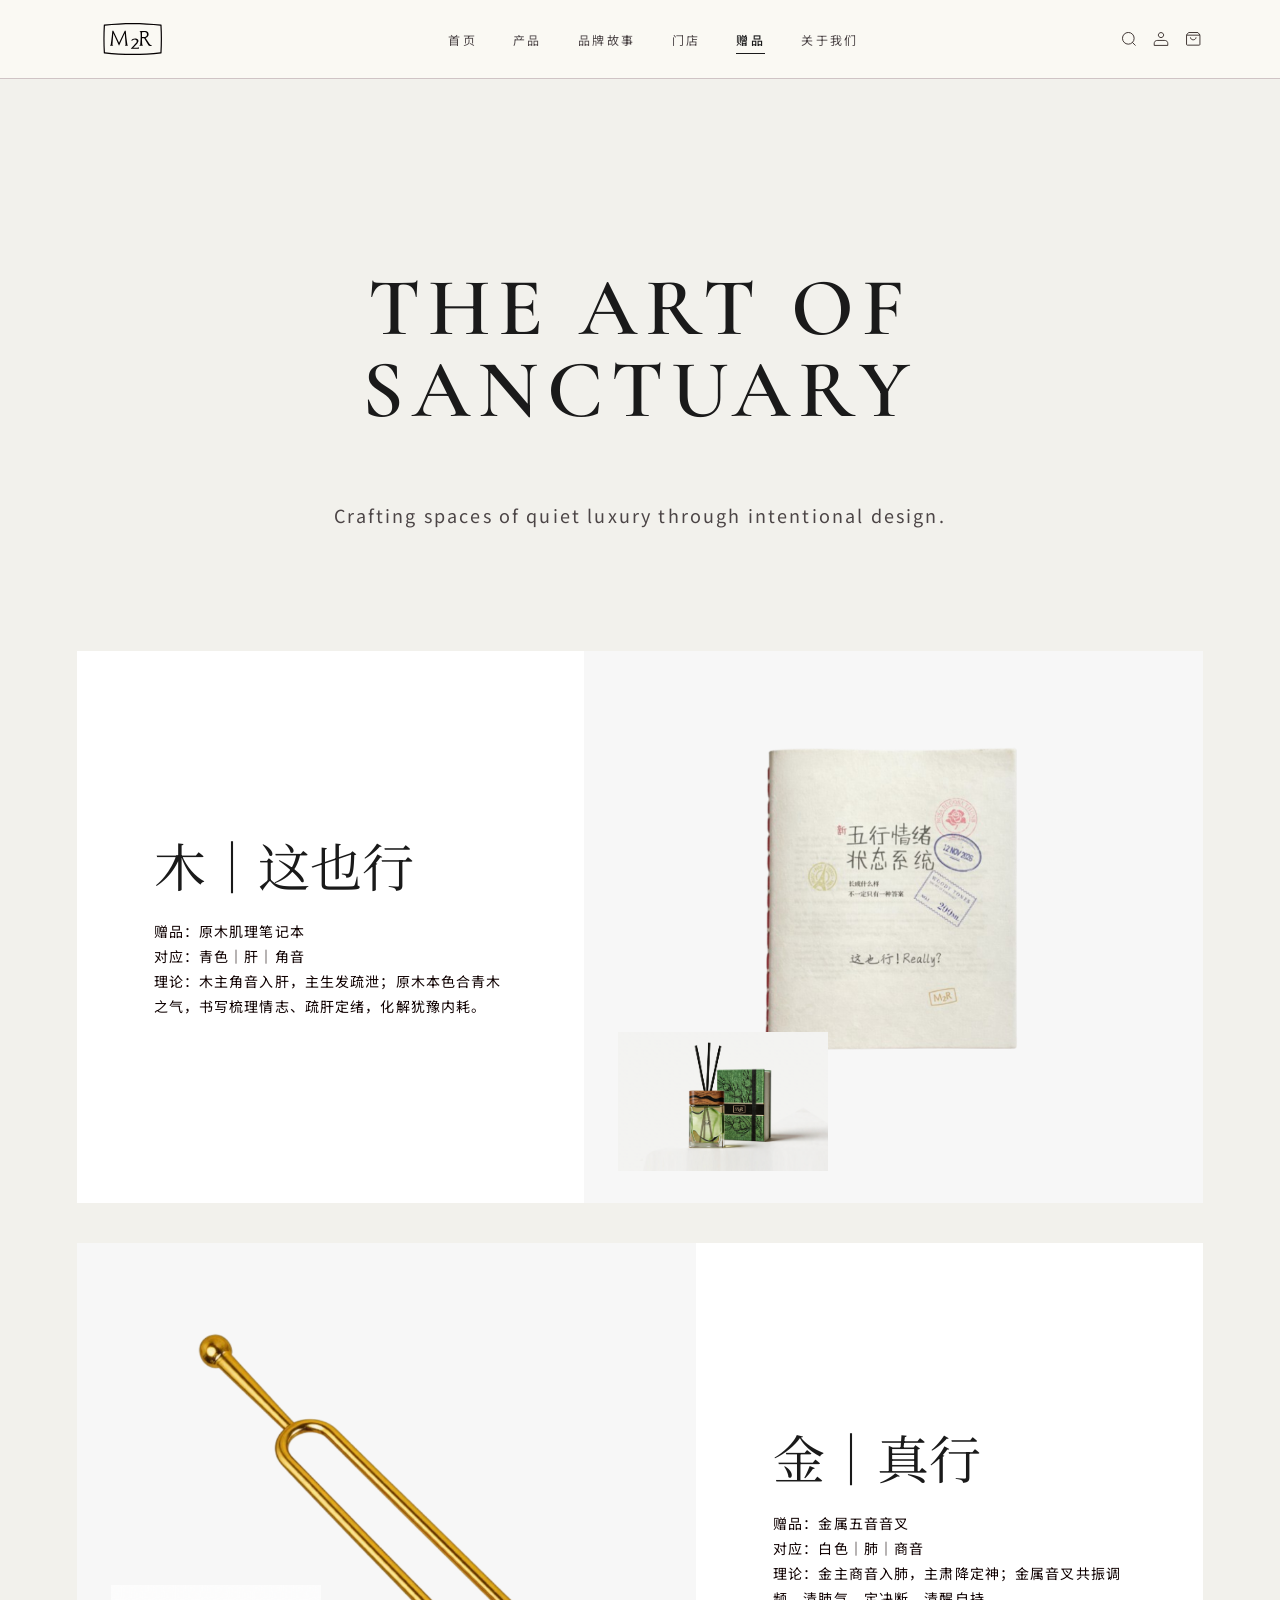
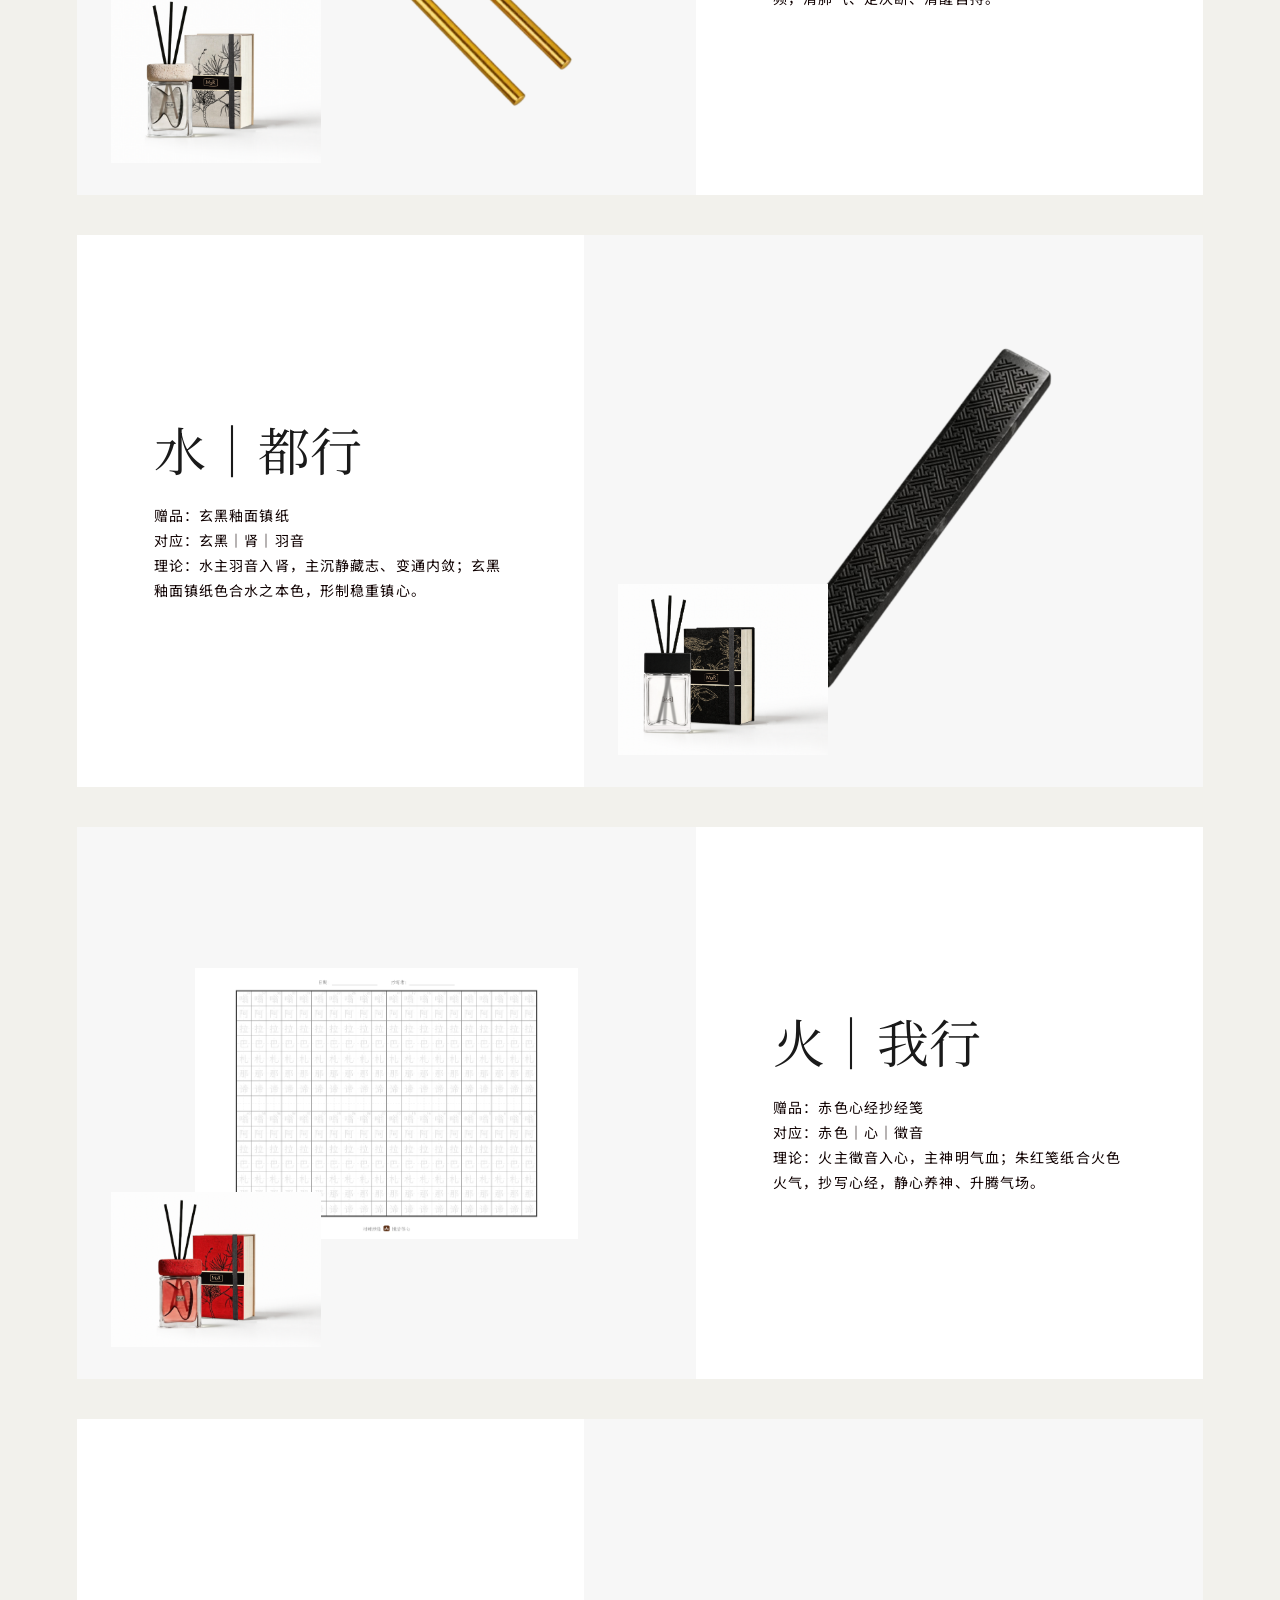
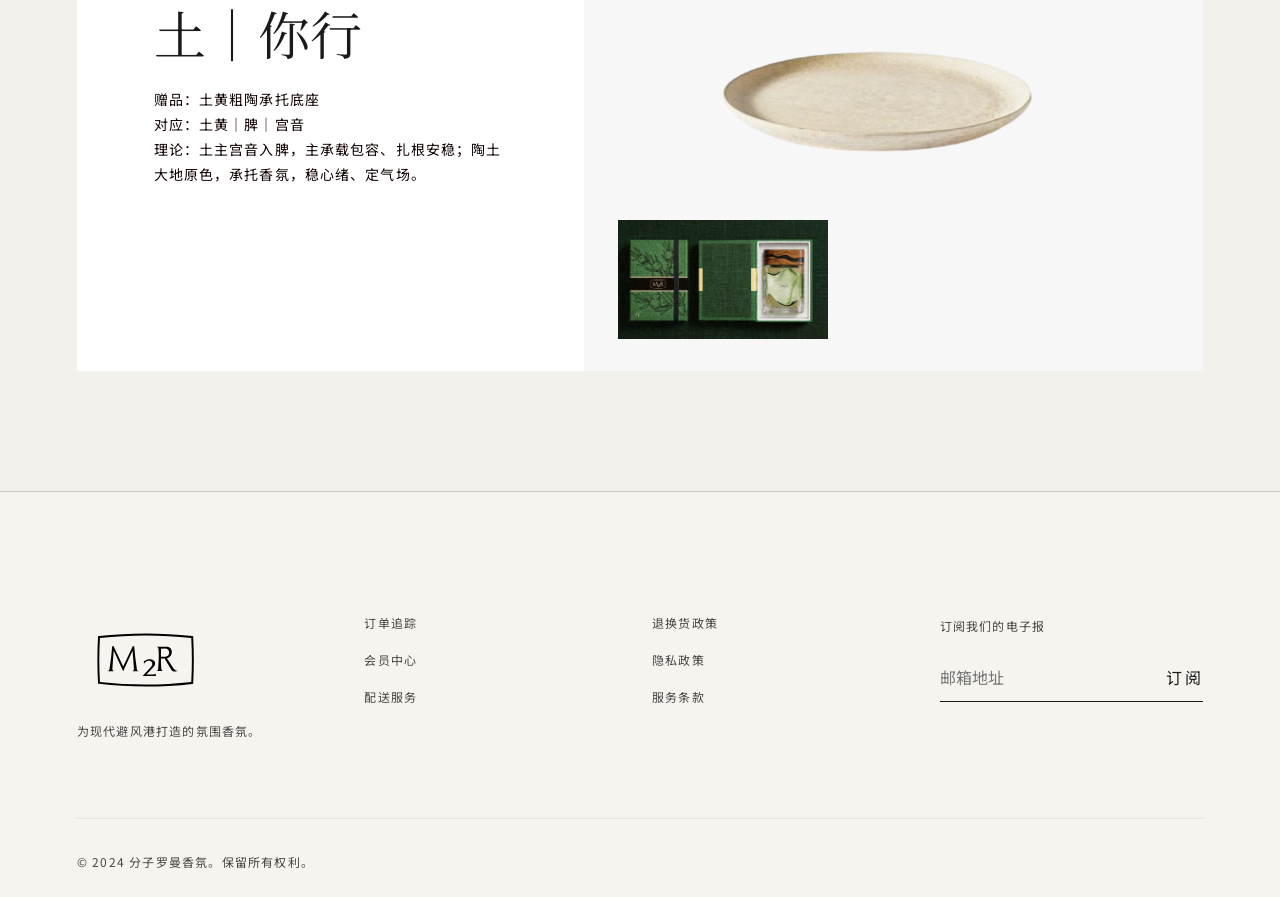
==== gifts.html @ 730f80d0 "Deploy: add full site, remove old screen files, clean up" ====
<!DOCTYPE html>
<html lang="zh-CN">
<head>
  <meta charset="utf-8" />
  <meta name="viewport" content="width=device-width, initial-scale=1.0" />
  <title>分子罗曼 - 赠品</title>
  <link rel="stylesheet" href="styles.css" />
  <script src="site.js" defer></script>
</head>
<body data-page="gifts">
  <div data-site-header></div>
  <main class="main">
    <section class="page-hero container">
      <h1 class="latin-title">The Art of Sanctuary</h1>
      <p class="body-copy">Crafting spaces of quiet luxury through intentional design.</p>
    </section>

    <section class="section container" style="padding-top: 0;">
      <div class="gift-list">
        <article class="gift-card">
          <div class="gift-copy"><h2>木｜这也行</h2><p>赠品：原木肌理笔记本<br />对应：青色｜肝｜角音<br />理论：木主角音入肝，主生发疏泄；原木本色合青木之气，书写梳理情志、疏肝定绪，化解犹豫内耗。</p></div>
          <div class="gift-media"><img src="assets/figma/gift_wood_main.png" alt="原木肌理笔记本" /><img src="assets/figma/gift_wood_side.png" alt="木元素搭配" /></div>
        </article>
        <article class="gift-card">
          <div class="gift-copy"><h2>金｜真行</h2><p>赠品：金属五音音叉<br />对应：白色｜肺｜商音<br />理论：金主商音入肺，主肃降定神；金属音叉共振调频，清肺气、定决断、清醒自持。</p></div>
          <div class="gift-media"><img src="assets/figma/gift_metal_main.png" alt="金属五音音叉" /><img src="assets/figma/gift_metal_side.png" alt="金元素搭配" /></div>
        </article>
        <article class="gift-card">
          <div class="gift-copy"><h2>水｜都行</h2><p>赠品：玄黑釉面镇纸<br />对应：玄黑｜肾｜羽音<br />理论：水主羽音入肾，主沉静藏志、变通内敛；玄黑釉面镇纸色合水之本色，形制稳重镇心。</p></div>
          <div class="gift-media"><img src="assets/figma/gift_water_main.png" alt="玄黑釉面镇纸" /><img src="assets/figma/gift_water_side.png" alt="水元素搭配" /></div>
        </article>
        <article class="gift-card">
          <div class="gift-copy"><h2>火｜我行</h2><p>赠品：赤色心经抄经笺<br />对应：赤色｜心｜徵音<br />理论：火主徵音入心，主神明气血；朱红笺纸合火色火气，抄写心经，静心养神、升腾气场。</p></div>
          <div class="gift-media"><img src="assets/figma/gift_fire_main.png" alt="赤色心经抄经笺" /><img src="assets/figma/gift_fire_side.png" alt="火元素搭配" /></div>
        </article>
        <article class="gift-card">
          <div class="gift-copy"><h2>土｜你行</h2><p>赠品：土黄粗陶承托底座<br />对应：土黄｜脾｜宫音<br />理论：土主宫音入脾，主承载包容、扎根安稳；陶土大地原色，承托香氛，稳心绪、定气场。</p></div>
          <div class="gift-media"><img src="assets/figma/gift_earth_main.png" alt="土黄粗陶承托底座" /><img src="assets/figma/gift_earth_side.png" alt="土元素搭配" /></div>
        </article>
      </div>
    </section>
  </main>
  <div data-site-footer></div>
</body>
</html>
---- styles.css ----
@import url('https://fonts.googleapis.com/css2?family=Noto+Sans+SC:wght@300;400;500;700&family=Noto+Serif+SC:wght@400;600;700&family=Cormorant+Garamond:wght@400;500;600;700&display=swap');

:root {
  --bg: #f2f1ec;
  --surface: #faf9f4;
  --surface-soft: #f5f4ef;
  --surface-muted: #e9e8e3;
  --ink: #1a1a1a;
  --muted: #4c4546;
  --line: #cfc4c5;
  --white: #fff;
  --green: #2f5648;
  --gold: #8c7146;
  --max: 1280px;
  --pad: clamp(20px, 6vw, 80px);
  --section: clamp(72px, 10vw, 120px);
  --sans: 'Noto Sans SC', sans-serif;
  --serif: 'Noto Serif SC', serif;
  --display: 'Cormorant Garamond', 'Noto Serif SC', serif;
}

* {
  box-sizing: border-box;
}

html {
  scroll-behavior: smooth;
}

body {
  margin: 0;
  min-width: 320px;
  background: var(--bg);
  color: var(--ink);
  font-family: var(--sans);
  -webkit-font-smoothing: antialiased;
  text-rendering: optimizeLegibility;
}

img {
  display: block;
  max-width: 100%;
}

a {
  color: inherit;
  text-decoration: none;
}

button,
input {
  font: inherit;
}

.site-header {
  position: sticky;
  top: 0;
  z-index: 20;
  display: flex;
  align-items: center;
  justify-content: space-between;
  min-height: 69px;
  padding: 10px var(--pad);
  background: rgba(250, 249, 244, 0.94);
  border-bottom: 1px solid var(--line);
  backdrop-filter: blur(18px);
}

.brand {
  display: inline-flex;
  flex-direction: column;
  gap: 2px;
  letter-spacing: 0.2em;
  line-height: 1;
  text-transform: uppercase;
}

.brand strong {
  font-family: var(--display);
  font-size: 24px;
  font-weight: 600;
}

.brand span {
  color: var(--muted);
  font-size: 11px;
  letter-spacing: 0.4em;
}

.site-nav {
  display: flex;
  align-items: center;
  gap: clamp(18px, 3vw, 36px);
  color: var(--muted);
  font-size: 12px;
  letter-spacing: 0.2em;
}

.site-nav a {
  position: relative;
  padding: 8px 0;
  white-space: nowrap;
}

.site-nav a::after {
  position: absolute;
  right: 0;
  bottom: 2px;
  left: 0;
  height: 1px;
  background: var(--ink);
  content: '';
  opacity: 0;
  transform: scaleX(0.2);
  transform-origin: center;
  transition: opacity 0.25s ease, transform 0.25s ease;
}

.site-nav a:hover::after,
.site-nav a.active::after {
  opacity: 1;
  transform: scaleX(1);
}

.site-nav a.active {
  color: var(--ink);
  font-weight: 500;
}

.nav-actions {
  display: flex;
  align-items: center;
  gap: 12px;
  color: var(--muted);
  font-size: 18px;
}

.nav-actions span {
  display: grid;
  width: 28px;
  height: 28px;
  place-items: center;
  border: 1px solid rgba(207, 196, 197, 0.65);
  border-radius: 50%;
}

.nav-toggle,
.nav-button {
  display: none;
}

.main {
  overflow: hidden;
}

.container {
  width: min(100%, var(--max));
  margin: 0 auto;
  padding-right: var(--pad);
  padding-left: var(--pad);
}

.section {
  padding-top: var(--section);
  padding-bottom: var(--section);
}

.eyebrow {
  margin: 0 0 14px;
  color: var(--muted);
  font-size: 12px;
  font-weight: 500;
  letter-spacing: 0.22em;
  text-transform: uppercase;
}

.display-title {
  margin: 0;
  font-family: var(--serif);
  font-size: clamp(42px, 7vw, 84px);
  font-weight: 700;
  line-height: 1.08;
  letter-spacing: 0.08em;
}

.latin-title {
  font-family: var(--display);
  font-size: clamp(44px, 7vw, 82px);
  font-weight: 600;
  letter-spacing: 0.1em;
  line-height: 1;
  text-transform: uppercase;
}

.section-title {
  margin: 0;
  font-family: var(--serif);
  font-size: clamp(30px, 4.6vw, 56px);
  font-weight: 600;
  line-height: 1.22;
  letter-spacing: 0.1em;
}

.kicker-title {
  margin: 0;
  font-family: var(--serif);
  font-size: clamp(26px, 4vw, 48px);
  font-weight: 500;
  line-height: 1.25;
  letter-spacing: 0.08em;
}

.body-copy {
  margin: 0;
  color: var(--muted);
  font-size: clamp(15px, 1.8vw, 18px);
  line-height: 1.8;
}

.button {
  display: inline-flex;
  align-items: center;
  justify-content: center;
  min-height: 54px;
  padding: 0 30px;
  background: var(--ink);
  color: var(--white);
  border: 1px solid var(--ink);
  font-size: 12px;
  font-weight: 500;
  letter-spacing: 0.18em;
  text-transform: uppercase;
  transition: background 0.25s ease, color 0.25s ease, transform 0.25s ease;
}

.button:hover {
  background: transparent;
  color: var(--ink);
  transform: translateY(-2px);
}

.fade-up {
  animation: fade-up 0.8s ease both;
}

@keyframes fade-up {
  from {
    opacity: 0;
    transform: translateY(22px);
  }
  to {
    opacity: 1;
    transform: translateY(0);
  }
}

.hero-home {
  position: relative;
  min-height: calc(100vh - 69px);
  display: grid;
  place-items: center;
  padding: var(--section) var(--pad);
  text-align: center;
  overflow: hidden;
}

.hero-home::after {
  position: absolute;
  inset: 0;
  background: linear-gradient(180deg, rgba(242, 241, 236, 0.12), rgba(242, 241, 236, 0.96));
  content: '';
}

.hero-home img {
  position: absolute;
  inset: 0;
  width: 100%;
  height: 100%;
  object-fit: cover;
  opacity: 0.82;
  filter: saturate(0.76) contrast(0.96);
}

.hero-home-content {
  position: relative;
  z-index: 1;
  width: min(760px, 100%);
}

.hero-home .body-copy {
  max-width: 650px;
  margin: 28px auto 34px;
}

.element-grid {
  display: grid;
  grid-template-columns: repeat(5, minmax(0, 1fr));
  gap: 18px;
}

.element-card {
  position: relative;
  min-height: 420px;
  padding: 28px;
  overflow: hidden;
  background: var(--surface-soft);
  isolation: isolate;
}

.element-card img {
  position: absolute;
  inset: auto 0 0;
  z-index: -1;
  width: 100%;
  height: 64%;
  object-fit: cover;
  opacity: 0.58;
  filter: saturate(0.78);
  transition: transform 0.7s ease;
}

.element-card:hover img {
  transform: scale(1.05);
}

.element-card strong {
  display: block;
  margin-bottom: 12px;
  font-family: var(--serif);
  font-size: 34px;
  font-weight: 500;
  letter-spacing: 0.08em;
}

.element-card p {
  margin: 0;
  color: var(--muted);
  font-size: 14px;
  line-height: 1.8;
}

.split {
  display: grid;
  grid-template-columns: minmax(0, 0.95fr) minmax(0, 1.05fr);
  gap: clamp(32px, 7vw, 92px);
  align-items: center;
}

.split.reverse {
  grid-template-columns: minmax(0, 1.08fr) minmax(0, 0.92fr);
}

.media-frame {
  min-height: 520px;
  overflow: hidden;
  background: var(--surface-muted);
}

.media-frame img {
  width: 100%;
  height: 100%;
  min-height: inherit;
  object-fit: cover;
  filter: saturate(0.82);
}

.text-stack {
  display: grid;
  gap: 24px;
}

.product-preview {
  display: grid;
  grid-template-columns: repeat(4, minmax(0, 1fr));
  gap: 24px;
}

.page-hero {
  padding: clamp(70px, 11vw, 120px) var(--pad);
  text-align: center;
}

.page-hero .body-copy {
  max-width: 700px;
  margin: 22px auto 0;
  letter-spacing: 0.12em;
}

.filter-row {
  display: flex;
  gap: 24px;
  justify-content: flex-end;
  margin-bottom: 64px;
  overflow-x: auto;
  color: var(--muted);
  font-size: 12px;
  letter-spacing: 0.12em;
  white-space: nowrap;
}

.filter-row b {
  color: var(--ink);
  border-bottom: 1px solid var(--ink);
  font-weight: 500;
}

.product-grid {
  display: grid;
  grid-template-columns: repeat(4, minmax(0, 1fr));
  gap: 80px 24px;
}

.product-card {
  display: grid;
  gap: 22px;
  text-align: center;
}

.product-image {
  overflow: hidden;
  background: var(--surface-soft);
}

.product-image img {
  width: 100%;
  aspect-ratio: 0.8;
  object-fit: cover;
  transform: scale(1.08);
  transition: transform 0.5s ease;
}

.product-card:hover .product-image img {
  transform: scale(1.14);
}

.product-card h2,
.product-card h3 {
  margin: 0;
  font-size: 18px;
  font-weight: 400;
  letter-spacing: 0.2em;
}

.product-card p {
  margin: 8px 0 0;
  color: var(--muted);
  font-size: 14px;
}

.product-card span {
  display: block;
  margin-top: 14px;
  font-size: 12px;
  letter-spacing: 0.05em;
}

.detail-hero {
  display: grid;
  grid-template-columns: minmax(0, 1fr) minmax(0, 1fr);
  gap: clamp(36px, 6vw, 64px);
  align-items: center;
  padding-top: 80px;
  padding-bottom: 80px;
}

.detail-visual {
  min-height: 720px;
  background: #efeee9;
  overflow: hidden;
}

.detail-visual img {
  width: 100%;
  height: 100%;
  min-height: inherit;
  object-fit: cover;
  mix-blend-mode: multiply;
}

.detail-info {
  display: grid;
  gap: 28px;
  max-width: 470px;
}

.breadcrumb {
  color: var(--muted);
  font-size: 12px;
  letter-spacing: 0.05em;
}

.detail-info h1 {
  margin: 0;
  font-family: var(--serif);
  font-size: clamp(42px, 5vw, 68px);
  line-height: 1.2;
}

.detail-info h1 small {
  display: block;
  margin-bottom: 6px;
  font-family: var(--sans);
  font-size: 24px;
  font-weight: 400;
  letter-spacing: 0.08em;
}

.quantity {
  display: flex;
  align-items: center;
  justify-content: space-between;
  width: min(384px, 100%);
  padding-bottom: 17px;
  border-bottom: 1px solid var(--line);
  color: var(--muted);
  font-size: 12px;
  letter-spacing: 0.12em;
}

.quantity div {
  display: flex;
  gap: 24px;
  align-items: center;
  color: var(--ink);
  font-size: 14px;
}

.notes-grid {
  display: grid;
  grid-template-columns: repeat(3, minmax(0, 1fr));
  gap: 32px;
  text-align: center;
}

.note-card {
  display: grid;
  gap: 14px;
  justify-items: center;
}

.note-card span {
  display: grid;
  width: 38px;
  height: 22px;
  place-items: center;
  background: var(--ink);
  color: var(--white);
  font-size: 11px;
  letter-spacing: 0.12em;
}

.note-card h2 {
  margin: 0;
  font-size: 20px;
  font-weight: 400;
  letter-spacing: 0.08em;
}

.note-card p {
  max-width: 230px;
  margin: 0;
  color: var(--muted);
  font-size: 14px;
  line-height: 1.7;
}

.story-band {
  position: relative;
  display: grid;
  min-height: 716px;
  place-items: center;
  overflow: hidden;
  text-align: center;
}

.story-band img {
  position: absolute;
  inset: 0;
  width: 100%;
  height: 100%;
  object-fit: cover;
  opacity: 0.8;
}

.story-band blockquote {
  position: relative;
  max-width: 760px;
  margin: 0;
  padding: 0 20px;
  color: var(--white);
  font-size: clamp(24px, 4vw, 36px);
  font-weight: 300;
  line-height: 1.65;
  letter-spacing: 0.05em;
}

.detail-narrative {
  display: grid;
  grid-template-columns: 0.9fr 1.1fr;
  gap: clamp(32px, 7vw, 88px);
  align-items: center;
}

.detail-gallery {
  display: grid;
  gap: 60px;
}

.detail-gallery img {
  width: 100%;
  min-height: 360px;
  object-fit: cover;
}

.store-grid {
  display: grid;
  grid-template-columns: repeat(2, minmax(0, 1fr));
  gap: 100px 80px;
}

.store-card:nth-child(even) {
  transform: translateY(80px);
}

.store-card img {
  width: 100%;
  aspect-ratio: 1.25;
  object-fit: cover;
  background: var(--surface-muted);
  filter: saturate(0.72);
}

.store-card h2 {
  margin: 24px 0 8px;
  font-size: 18px;
  font-weight: 500;
  letter-spacing: 0.2em;
}

.store-card p {
  margin: 0;
  color: var(--muted);
  font-size: 14px;
  line-height: 1.6;
}

.about-image {
  width: 100%;
  height: clamp(420px, 64vw, 819px);
  object-fit: cover;
  filter: saturate(0.78);
}

.philosophy {
  display: grid;
  grid-template-columns: 0.42fr 0.58fr;
  gap: 48px;
  padding-top: 56px;
}

.principles {
  display: grid;
  gap: 28px;
  margin-top: 34px;
  padding-top: 34px;
  border-top: 1px solid var(--line);
}

.principle {
  display: grid;
  grid-template-columns: 48px 1fr;
  gap: 24px;
  align-items: center;
  font-family: var(--display);
  font-size: 20px;
  letter-spacing: 0.14em;
  text-transform: uppercase;
}

.principle span {
  color: #5e5e5e;
  font-family: var(--sans);
  font-size: 12px;
  letter-spacing: 0.1em;
}

.gift-list {
  display: grid;
  gap: 40px;
}

.gift-card {
  display: grid;
  grid-template-columns: 0.9fr 1.1fr;
  min-height: 552px;
  background: var(--white);
  overflow: hidden;
}

.gift-card:nth-child(even) {
  grid-template-columns: 1.1fr 0.9fr;
}

.gift-card:nth-child(even) .gift-copy {
  order: 2;
}

.gift-copy {
  display: flex;
  flex-direction: column;
  justify-content: center;
  padding: clamp(34px, 6vw, 80px);
}

.gift-copy h2 {
  margin: 0 0 26px;
  font-family: var(--serif);
  font-size: clamp(34px, 5vw, 52px);
  font-weight: 400;
  line-height: 1.1;
}

.gift-copy p {
  margin: 0;
  color: #0f0000;
  font-size: 14px;
  line-height: 1.8;
  letter-spacing: 0.08em;
}

.gift-media {
  position: relative;
  display: grid;
  place-items: center;
  min-height: 420px;
  padding: clamp(28px, 5vw, 72px);
  background: #f7f7f7;
}

.gift-media img:first-child {
  width: min(78%, 430px);
  max-height: 390px;
  object-fit: contain;
}

.gift-media img:last-child {
  position: absolute;
  bottom: 32px;
  left: 34px;
  width: min(34%, 260px);
  max-height: 230px;
  object-fit: cover;
}

.site-footer {
  display: grid;
  gap: 64px;
  padding: 120px var(--pad) 24px;
  background: var(--surface-soft);
  border-top: 1px solid var(--line);
}

.footer-grid {
  display: grid;
  grid-template-columns: repeat(4, minmax(0, 1fr));
  gap: 24px;
  width: min(100%, var(--max));
  margin: 0 auto;
}

.footer-brand strong {
  display: block;
  margin-bottom: 14px;
  font-family: var(--display);
  font-size: 40px;
  font-weight: 600;
  letter-spacing: 0.16em;
}

.footer-brand p,
.footer-links a,
.newsletter label,
.copyright {
  color: var(--muted);
  font-size: 12px;
  line-height: 1.8;
  letter-spacing: 0.1em;
}

.footer-links {
  display: grid;
  gap: 15px;
  align-content: start;
}

.newsletter form {
  display: flex;
  align-items: center;
  margin-top: 16px;
  border-bottom: 1px solid var(--ink);
}

.newsletter input {
  min-width: 0;
  flex: 1;
  padding: 12px 0;
  background: transparent;
  border: 0;
  outline: 0;
  color: var(--ink);
}

.newsletter button {
  padding: 0 0 0 12px;
  background: transparent;
  border: 0;
  color: var(--ink);
  cursor: pointer;
  letter-spacing: 0.16em;
}

.copyright {
  width: min(100%, var(--max));
  margin: 0 auto;
  padding-top: 32px;
  border-top: 1px solid rgba(207, 196, 197, 0.35);
}

@media (max-width: 1100px) {
  .site-nav {
    gap: 18px;
  }

  .element-grid,
  .product-preview {
    grid-template-columns: repeat(3, minmax(0, 1fr));
  }

  .product-grid {
    grid-template-columns: repeat(3, minmax(0, 1fr));
  }

  .footer-grid {
    grid-template-columns: repeat(2, minmax(0, 1fr));
  }
}

@media (max-width: 820px) {
  .site-header {
    min-height: 64px;
  }

  .nav-actions {
    display: none;
  }

  .nav-button {
    display: inline-flex;
    align-items: center;
    justify-content: center;
    width: 44px;
    height: 44px;
    color: var(--ink);
    cursor: pointer;
  }

  .nav-button span,
  .nav-button::before,
  .nav-button::after {
    display: block;
    width: 22px;
    height: 1px;
    background: currentColor;
    content: '';
    transition: transform 0.25s ease;
  }

  .nav-button {
    flex-direction: column;
    gap: 6px;
  }

  .nav-button span {
    font-size: 0;
  }

  .nav-toggle:checked + .nav-button::before {
    transform: translateY(7px) rotate(45deg);
  }

  .nav-toggle:checked + .nav-button span {
    transform: scaleX(0);
  }

  .nav-toggle:checked + .nav-button::after {
    transform: translateY(-7px) rotate(-45deg);
  }

  .site-nav {
    position: absolute;
    top: 64px;
    right: 0;
    left: 0;
    display: none;
    flex-direction: column;
    align-items: stretch;
    gap: 0;
    padding: 16px var(--pad) 28px;
    background: rgba(250, 249, 244, 0.98);
    border-bottom: 1px solid var(--line);
  }

  .nav-toggle:checked ~ .site-nav {
    display: flex;
  }

  .site-nav a {
    padding: 16px 0;
    border-bottom: 1px solid rgba(207, 196, 197, 0.35);
  }

  .site-nav a::after {
    display: none;
  }

  .element-grid,
  .product-preview,
  .product-grid,
  .notes-grid,
  .store-grid,
  .philosophy,
  .detail-narrative,
  .footer-grid {
    grid-template-columns: 1fr;
  }

  .split,
  .split.reverse,
  .detail-hero,
  .gift-card,
  .gift-card:nth-child(even) {
    grid-template-columns: 1fr;
  }

  .gift-card:nth-child(even) .gift-copy {
    order: 0;
  }

  .element-card,
  .media-frame,
  .detail-visual {
    min-height: 360px;
  }

  .store-card:nth-child(even) {
    transform: none;
  }

  .filter-row {
    justify-content: flex-start;
    margin-bottom: 42px;
  }

  .product-grid {
    gap: 46px 18px;
  }

  .site-footer {
    padding-top: 72px;
  }
}

@media (max-width: 560px) {
  :root {
    --pad: 20px;
  }

  .brand strong {
    font-size: 21px;
  }

  .brand span {
    font-size: 10px;
  }

  .hero-home {
    min-height: 760px;
  }

  .display-title {
    letter-spacing: 0.05em;
  }

  .latin-title {
    letter-spacing: 0.06em;
  }

  .element-grid,
  .product-preview {
    grid-template-columns: 1fr;
  }

  .gift-media img:last-child {
    width: 38%;
    left: 18px;
  }
}


/* Figma product detail rebuild */
.figma-detail-page {
  display: flex;
  flex-direction: column;
  gap: 41px;
  background: #f2f1ec;
}

.figma-detail-hero {
  display: grid;
  grid-template-columns: minmax(0, 528px) minmax(0, 528px);
  gap: 64px;
  min-height: 870px;
  padding: 0 80px;
  justify-content: center;
}

.figma-detail-visual {
  min-height: 870px;
  overflow: hidden;
  background: #efeee9;
}

.figma-detail-visual img {
  width: 100%;
  height: 100%;
  object-fit: cover;
  mix-blend-mode: multiply;
}

.figma-detail-info {
  display: flex;
  flex-direction: column;
  justify-content: center;
  width: min(100%, 432px);
  padding: 167px 0;
}

.figma-breadcrumb {
  display: flex;
  gap: 8px;
  margin-bottom: 48px;
  color: #4c4546;
  font-size: 12px;
  font-weight: 500;
  letter-spacing: 0.05em;
  line-height: 16.8px;
}

.figma-breadcrumb strong {
  color: #1a1a1a;
  font-weight: 500;
}

.figma-detail-info h1 {
  margin: 0 0 16px;
  color: #1a1a1a;
  font-family: var(--serif);
  font-size: 56px;
  font-weight: 700;
  line-height: 67.2px;
  letter-spacing: 0;
}

.figma-detail-info h1 span {
  display: block;
  font-size: 24px;
  line-height: 67.2px;
}

.figma-detail-notes {
  margin: 0 0 32px;
  color: #4c4546;
  font-size: 18px;
  letter-spacing: 3.6px;
  line-height: 28.8px;
}

.figma-detail-price {
  margin: 0 0 48px;
  color: #1a1a1a;
  font-size: 16px;
  line-height: 28.8px;
}

.figma-purchase-panel {
  display: flex;
  flex-direction: column;
  gap: 32px;
  width: min(100%, 384px);
}

.figma-quantity {
  display: flex;
  align-items: center;
  justify-content: space-between;
  padding-bottom: 17px;
  border-bottom: 1px solid #cfc4c5;
  color: #4c4546;
  font-size: 12px;
  font-weight: 500;
  letter-spacing: 1.2px;
  line-height: 16.8px;
}

.figma-quantity div {
  display: flex;
  align-items: center;
  gap: 24px;
  color: #1a1a1a;
  font-size: 14px;
  line-height: 22.4px;
}

.figma-quantity button {
  padding: 0;
  background: transparent;
  border: 0;
  color: inherit;
  cursor: pointer;
  font-size: 18px;
  line-height: 1;
}

.figma-cart-button {
  display: flex;
  align-items: center;
  justify-content: center;
  height: 57px;
  background: #1a1a1a;
  color: #fff;
  font-size: 12px;
  font-weight: 500;
  letter-spacing: 2.4px;
  line-height: 16.8px;
}

.figma-purchase-panel p {
  margin: 0;
  color: #4c4546;
  font-size: 14px;
  line-height: 22.4px;
  text-align: center;
}

.figma-notes-section {
  min-height: 441px;
  padding: 95px 80px 96px;
}

.figma-section-heading {
  display: grid;
  justify-items: center;
  gap: 24px;
  margin-bottom: 64px;
}

.figma-section-heading h2 {
  margin: 0;
  color: #1a1a1a;
  font-family: var(--serif);
  font-size: 36px;
  font-weight: 600;
  letter-spacing: 3.6px;
  line-height: 42.6px;
}

.figma-section-heading span {
  width: 48px;
  height: 1px;
  background: #cfc4c5;
}

.figma-notes-grid {
  display: grid;
  grid-template-columns: repeat(3, minmax(0, 320px));
  gap: 32px;
  justify-content: center;
  text-align: center;
}

.figma-notes-grid article {
  display: grid;
  justify-items: center;
  gap: 12px;
}

.figma-notes-grid span {
  display: inline-flex;
  min-width: 26px;
  height: 17px;
  align-items: center;
  justify-content: center;
  color: #4c4546;
  font-size: 12px;
  font-weight: 500;
  letter-spacing: 1.2px;
  line-height: 16.8px;
}

.figma-notes-grid article:nth-child(2) span {
  min-width: 58px;
  background: #1a1a1a;
  color: #fff;
}

.figma-notes-grid h3 {
  margin: 0;
  color: #1a1a1a;
  font-size: 18px;
  font-weight: 400;
  line-height: 28.8px;
}

.figma-notes-grid p {
  width: min(100%, 200px);
  margin: 0;
  color: #4c4546;
  font-size: 14px;
  line-height: 22.4px;
}

.figma-story-band {
  position: relative;
  display: grid;
  min-height: 716px;
  place-items: center;
  overflow: hidden;
  text-align: center;
}

.figma-story-band > img {
  position: absolute;
  inset: 0;
  width: 100%;
  height: 100%;
  object-fit: cover;
  opacity: 0.8;
}

.figma-story-band div {
  position: relative;
  display: grid;
  width: min(100%, 660px);
  gap: 32px;
  justify-items: center;
  padding: 0 20px;
}

.figma-story-band span {
  color: rgba(255, 255, 255, 0.6);
  font-family: var(--serif);
  font-size: 44px;
  line-height: 30px;
}

.figma-story-band blockquote {
  margin: 0;
  color: #fff;
  font-size: 36px;
  font-weight: 300;
  letter-spacing: 1.8px;
  line-height: 58.5px;
}

.figma-wood-scene {
  position: relative;
  width: min(100% - 40px, 945px);
  min-height: 561px;
  margin: 0 auto;
}

.figma-wood-copy h2 {
  width: max-content;
  margin: 0;
  color: #000;
  font-family: var(--serif);
  font-size: 48px;
  font-weight: 500;
  line-height: 1.42;
}

.figma-wood-fit {
  margin: 6px 0 0 8px;
  color: #575454;
  font-size: 14px;
  letter-spacing: 1.68px;
  line-height: 30.6px;
}

.figma-brush-line {
  display: block;
  width: 279px;
  height: 2px;
  margin: 32px 0 0 8px;
  background: linear-gradient(90deg, transparent, #6d6764 12%, #6d6764 88%, transparent);
  box-shadow: 28px 8px 0 rgba(109, 103, 100, 0.55), 88px -5px 0 rgba(109, 103, 100, 0.4), 160px 5px 0 rgba(109, 103, 100, 0.45);
}

.figma-wood-poem {
  margin: 40px 0 0 8px;
  color: #575454;
  font-size: 14px;
  letter-spacing: 1.68px;
  line-height: 30.6px;
}

.figma-wood-poem p {
  margin: 0;
}

.figma-polaroid {
  position: absolute;
  margin: 0;
  overflow: hidden;
  background: #fff;
  border: solid #fff;
  box-shadow: 0 20px 40px rgba(26, 26, 26, 0.12);
}

.figma-polaroid img {
  width: 100%;
  height: 100%;
  object-fit: cover;
}

.figma-polaroid-a {
  left: 264px;
  top: 177px;
  width: 253px;
  height: 317px;
  border-width: 5px;
  transform: rotate(-9.32deg);
}

.figma-polaroid-b {
  left: 497px;
  top: 195px;
  width: 387px;
  height: 255px;
  border-width: 4px;
  transform: rotate(-18.78deg);
}

.figma-wood-feature {
  display: grid;
  grid-template-columns: minmax(0, 786px) 240px;
  width: min(100% - 40px, 1026px);
  min-height: 689px;
  margin: 0 auto;
  align-items: start;
}

.figma-wood-photo {
  height: 689px;
  overflow: hidden;
}

.figma-wood-photo img {
  width: 108%;
  height: 100%;
  margin-left: -4%;
  object-fit: cover;
}

.figma-wood-text {
  color: #575454;
}

.figma-wood-text h2 {
  margin: 0;
  font-family: var(--serif);
  font-size: 28.8px;
  font-weight: 700;
  line-height: 30.6px;
}

.figma-wood-text p {
  margin: 0;
  font-size: 16.2px;
  letter-spacing: 1.94px;
  line-height: 30.6px;
}

.figma-gift-intro {
  display: grid;
  width: min(100% - 40px, 702px);
  margin: 0 auto;
  justify-items: center;
  text-align: center;
}

.figma-gift-intro h2 {
  display: flex;
  height: 117px;
  align-items: end;
  margin: 0;
  color: #0f0000;
  font-family: var(--serif);
  font-size: 48px;
  font-weight: 400;
  letter-spacing: 0.6px;
  line-height: 1;
}

.figma-gift-intro p {
  margin: 15px 0 0;
  color: #0f0000;
  font-size: 14px;
  letter-spacing: 1px;
  line-height: 22px;
}

.figma-long-gallery {
  display: grid;
  width: min(100% - 80px, 1200px);
  margin: 0 auto;
  gap: 59px;
}

.figma-long-gallery img {
  width: 100%;
  min-height: 690px;
  object-fit: cover;
}

.figma-long-gallery img:first-child {
  min-height: 718px;
}

.figma-long-gallery img:nth-child(2) {
  min-height: 720px;
}

.figma-object-mosaic {
  padding: 60px 40px;
  background: #e2e0db;
}

.figma-mosaic-grid {
  display: grid;
  grid-template-columns: repeat(5, minmax(0, 1fr));
  gap: 38px 15px;
  width: min(100%, 1200px);
  margin: 0 auto;
}

.figma-mosaic-grid article {
  aspect-ratio: 227 / 322;
  overflow: hidden;
}

.figma-mosaic-photo img {
  width: 100%;
  height: 100%;
  object-fit: cover;
}

.figma-object-card {
  position: relative;
  display: grid;
  place-items: center;
  background: #9c9c9c;
  color: rgba(255, 255, 255, 0.78);
  font-family: var(--serif);
  font-size: clamp(22px, 3vw, 38px);
  letter-spacing: 0.18em;
}

.figma-object-card i {
  width: 42%;
  height: 42%;
  border: 1px solid rgba(255, 255, 255, 0.48);
  border-radius: 50%;
  transform: rotate(-18deg);
}

.figma-object-card span {
  position: absolute;
  z-index: 1;
  writing-mode: vertical-rl;
}

.figma-ending-image {
  width: min(100% - 132px, 1148px);
  margin: 0 auto;
}

.figma-ending-image img {
  width: 100%;
  min-height: 395px;
  object-fit: cover;
}

@media (max-width: 980px) {
  .figma-detail-page {
    gap: 56px;
  }

  .figma-detail-hero {
    grid-template-columns: 1fr;
    gap: 36px;
    min-height: 0;
    padding: 36px var(--pad) 0;
  }

  .figma-detail-visual {
    min-height: clamp(520px, 100vw, 760px);
  }

  .figma-detail-info {
    width: 100%;
    padding: 0;
  }

  .figma-breadcrumb {
    margin-bottom: 30px;
  }

  .figma-notes-section {
    min-height: 0;
    padding: 64px var(--pad);
  }

  .figma-notes-grid {
    grid-template-columns: 1fr;
    gap: 42px;
  }

  .figma-story-band {
    min-height: 560px;
  }

  .figma-story-band blockquote {
    font-size: clamp(22px, 5vw, 32px);
    line-height: 1.8;
    white-space: normal;
  }

  .figma-wood-scene {
    display: grid;
    min-height: 0;
    gap: 28px;
  }

  .figma-wood-copy h2 {
    width: auto;
    font-size: clamp(32px, 8vw, 48px);
  }

  .figma-polaroid {
    position: static;
    width: min(82vw, 420px);
    height: auto;
    aspect-ratio: 253 / 317;
    justify-self: center;
  }

  .figma-polaroid-b {
    aspect-ratio: 387 / 255;
  }

  .figma-wood-feature {
    grid-template-columns: 1fr;
    min-height: 0;
  }

  .figma-wood-photo {
    height: auto;
    min-height: 420px;
  }

  .figma-wood-text {
    padding-top: 24px;
  }

  .figma-long-gallery {
    width: min(100% - 40px, 1200px);
    gap: 32px;
  }

  .figma-long-gallery img,
  .figma-long-gallery img:first-child,
  .figma-long-gallery img:nth-child(2) {
    min-height: 0;
    aspect-ratio: 1200 / 718;
  }

  .figma-mosaic-grid {
    grid-template-columns: repeat(2, minmax(0, 1fr));
  }

  .figma-ending-image {
    width: min(100% - 40px, 1148px);
  }
}

@media (max-width: 560px) {
  .figma-detail-info h1 {
    font-size: 44px;
    line-height: 1.22;
  }

  .figma-detail-info h1 span {
    font-size: 20px;
    line-height: 1.6;
  }

  .figma-detail-notes {
    font-size: 15px;
    letter-spacing: 2.4px;
  }

  .figma-purchase-panel {
    width: 100%;
  }

  .figma-section-heading h2,
  .figma-story-band blockquote,
  .figma-gift-intro h2 {
    letter-spacing: 0.08em;
  }

  .figma-wood-fit,
  .figma-wood-poem,
  .figma-wood-text p {
    letter-spacing: 0.08em;
  }

  .figma-gift-intro h2 {
    height: auto;
    font-size: 38px;
  }

  .figma-object-mosaic {
    padding: 32px 20px;
  }

  .figma-mosaic-grid {
    gap: 16px;
  }
}


/* Figma home rebuild */
.figma-home-page {
  background: #f2f1ec;
}

.figma-home-hero {
  position: relative;
  height: 720px;
  overflow: hidden;
  display: grid;
  place-items: end center;
}

.figma-hero-video {
  position: absolute;
  inset: -4.16% auto auto -2.15%;
  width: 104.31%;
  height: 104.16%;
  max-width: none;
  object-fit: cover;
  background: #1a1a1a;
  pointer-events: none;
}

.figma-home-hero::after {
  position: absolute;
  inset: 0;
  background: linear-gradient(180deg, rgba(0, 0, 0, 0.03) 45%, rgba(0, 0, 0, 0.22) 100%);
  content: '';
}

.figma-hero-content {
  position: relative;
  z-index: 1;
  display: flex;
  height: 144px;
  flex-direction: column;
  align-items: center;
  justify-content: center;
  margin-bottom: 35px;
  padding: 1px 197px;
}

.figma-hero-content h1 {
  margin: 0;
  color: #fff;
  font-size: 28px;
  font-weight: 400;
  letter-spacing: 44px;
  line-height: 57.6px;
  text-align: center;
  text-indent: 44px;
  white-space: nowrap;
}

.figma-hero-content a {
  position: relative;
  display: flex;
  box-sizing: border-box;
  align-items: center;
  justify-content: center;
  min-width: 148px;
  height: 49px;
  padding: 16px 32px;
  overflow: hidden;
  border: 1px solid transparent;
  background: #fff;
  color: #1a1a1a;
  box-shadow: 0 4px 10px rgba(0, 0, 0, 0.05);
  font-size: 12px;
  letter-spacing: 12px;
  line-height: 16.8px;
  text-indent: 12px;
}

.figma-hero-content a::after {
  position: absolute;
  inset: 0;
  display: grid;
  place-items: center;
  color: #fff;
  content: '点击前往';
  opacity: 0;
  transition: opacity 180ms ease;
}

.figma-home-products {
  min-height: 736px;
  padding: 45.6px 40px 46.6px;
}

.figma-home-heading {
  display: grid;
  justify-items: center;
  width: min(100%, 1120px);
  margin: 0 auto 63.6px;
  text-align: center;
}

.figma-home-heading h2 {
  margin: 0;
  color: #1a1a1a;
  font-family: var(--serif);
  font-size: 48px;
  font-weight: 500;
  letter-spacing: 7.2px;
  line-height: 82.6px;
}

.handwriting-title {
  width: min(100%, 1042px);
  height: 188px;
}

.home-signature {
  display: block;
  width: 100%;
  height: 100%;
  overflow: visible;
}

.home-written-text path {
  fill: #1a1a1a;
}

.home-written-text .home-extra-written-stroke {
  fill: none;
  stroke: #1a1a1a;
  stroke-linecap: round;
  stroke-linejoin: round;
  stroke-width: 1.9;
}

#homeMaskStrokes path {
  stroke-width: 12;
  stroke-dasharray: var(--stroke-length);
  stroke-dashoffset: var(--stroke-length);
}

.handwriting-title.is-writing #homeMaskStrokes path {
  animation: handwriting-mask-stroke var(--stroke-duration) cubic-bezier(0.58, 0, 0.24, 1) forwards;
  animation-delay: var(--stroke-delay);
}

@keyframes handwriting-mask-stroke {
  to {
    stroke-dashoffset: 0;
  }
}

.figma-home-heading p {
  width: min(100%, 628px);
  margin: 0;
  color: #4c4546;
  font-size: 14px;
  letter-spacing: 4px;
  line-height: 18px;
}

.figma-product-row {
  display: grid;
  grid-template-columns: repeat(4, minmax(0, 292px));
  gap: 10px;
  justify-content: center;
}

.figma-home-product a {
  position: relative;
  display: block;
  height: 485px;
  overflow: hidden;
  background: #fff;
  text-align: center;
}

.figma-home-product-image {
  width: 100%;
  height: 292px;
  overflow: hidden;
  background: #f4f4f2;
}

.figma-home-product-image img {
  width: 100%;
  height: 100%;
  object-fit: cover;
  transform: scale(1.08);
}

.figma-home-product:nth-child(3) .figma-home-product-image img,
.figma-home-product:nth-child(4) .figma-home-product-image img {
  transform: scale(1.42);
}

.figma-home-product span {
  position: absolute;
  top: 12px;
  left: 12px;
  padding: 3px 6px;
  background: #e9e8e3;
  color: #4c4546;
  font-size: 9px;
  letter-spacing: 0.44px;
  line-height: 12.3px;
}

.figma-home-product h3 {
  width: 190px;
  margin: 13px auto 0;
  color: #1c0000;
  font-family: var(--serif);
  font-size: 14.6px;
  font-weight: 600;
  line-height: 24.85px;
  white-space: nowrap;
}

.figma-home-product p {
  margin: 5px 0 0;
  color: #565454;
  font-size: 14.6px;
}

.figma-home-product strong {
  display: block;
  margin-top: 13px;
  color: #000;
  font-size: 17.5px;
  font-weight: 400;
}

.figma-home-product b {
  display: grid;
  width: 146px;
  height: 41px;
  margin: 14px auto 0;
  place-items: center;
  background: #030303;
  color: #fff;
  font-size: 14.6px;
  font-weight: 400;
}

.figma-story-split {
  display: grid;
  grid-template-columns: minmax(0, 588px) minmax(0, 588px);
  width: min(100% - 80px, 1200px);
  min-height: 800px;
  margin: 0 auto;
  align-items: center;
  gap: 24px;
}

.figma-story-image {
  height: 570px;
  overflow: hidden;
  box-shadow: 0 18px 40px rgba(26, 26, 26, 0.12);
}

.figma-story-image img {
  width: 100%;
  height: 100%;
  object-fit: cover;
}

.figma-story-image-crop {
  height: 416px;
}

.figma-story-image-crop img {
  height: 656px;
  transform: translateY(-120px);
}

.figma-story-copy {
  padding-left: 64px;
}

.figma-story-copy p {
  margin: 0;
  color: #1a1a1a;
  font-family: var(--serif);
  font-size: 24px;
  line-height: 42.6px;
}

.figma-story-copy span {
  display: block;
  width: 48px;
  height: 1px;
  margin: 0 0 16px;
  background: #cfc4c5;
}

.figma-story-copy h2 {
  margin: 0 0 24px;
  color: #1a1a1a;
  font-family: var(--serif);
  font-size: 48px;
  font-weight: 500;
  letter-spacing: 3px;
  line-height: 60px;
}

.figma-story-copy div {
  max-width: 448px;
  color: #4c4546;
  font-size: 16px;
  letter-spacing: 1.2px;
  line-height: 26px;
}

.figma-story-copy a {
  display: inline-flex;
  width: 118px;
  height: 51px;
  align-items: center;
  justify-content: center;
  margin-top: 32px;
  background: #1a1a1a;
  color: #fff;
  font-size: 13px;
  letter-spacing: 1px;
}

.figma-home-banner {
  width: min(100% - 80px, 1200px);
  margin: 0 auto;
  overflow: hidden;
}

.figma-home-banner img {
  width: 100%;
  height: 684px;
  object-fit: cover;
}

.figma-emotion-section {
  min-height: 813px;
  padding: 119px 80px 120px;
}

.figma-emotion-heading {
  display: grid;
  justify-items: center;
  margin-bottom: 64px;
  text-align: center;
}

.figma-emotion-heading h2 {
  margin: 0;
  color: #1a1a1a;
  font-family: var(--serif);
  font-size: 48px;
  font-weight: 500;
  letter-spacing: 7.2px;
  line-height: 58.6px;
}

.figma-emotion-heading p {
  margin: 16px 0 0;
  color: #4c4546;
  font-size: 18px;
  letter-spacing: 3.6px;
  line-height: 29px;
}

.figma-emotion-grid {
  display: grid;
  grid-template-columns: repeat(4, minmax(0, 256px));
  gap: 32px;
  justify-content: center;
}

.figma-emotion-grid article > div {
  position: relative;
  height: 341px;
  overflow: hidden;
}

.figma-emotion-grid img {
  width: 100%;
  height: 100%;
  object-fit: cover;
}

.figma-emotion-grid article > div::after {
  position: absolute;
  inset: 0;
  background: rgba(0, 0, 0, 0.24);
  content: '';
}

.figma-emotion-grid strong {
  position: absolute;
  top: 50%;
  left: 50%;
  z-index: 1;
  color: #fff;
  font-family: var(--serif);
  font-size: 32px;
  font-weight: 500;
  line-height: 42px;
  transform: translate(-50%, -50%);
}

.figma-emotion-grid h3 {
  margin: 16px 0 10px;
  color: #1a1a1a;
  font-size: 14px;
  font-weight: 500;
  letter-spacing: 1.4px;
}

.figma-emotion-grid p {
  margin: 0;
  color: #4c4546;
  font-size: 12px;
  line-height: 16px;
}

@media (max-width: 980px) {
  .figma-home-hero {
    height: 680px;
  }

  .figma-hero-content {
    width: 100%;
    padding: 0 var(--pad);
  }

  .figma-hero-content h1 {
    font-size: clamp(22px, 5vw, 28px);
    letter-spacing: clamp(12px, 5vw, 28px);
    text-indent: clamp(12px, 5vw, 28px);
  }

  .figma-product-row,
  .figma-emotion-grid {
    grid-template-columns: repeat(2, minmax(0, 292px));
  }

  .figma-story-split {
    grid-template-columns: 1fr;
    width: min(100% - 40px, 720px);
    min-height: 0;
    padding: 48px 0;
  }

  .figma-story-copy {
    padding-left: 0;
  }

  .figma-home-banner {
    width: min(100% - 40px, 1200px);
  }

  .figma-home-banner img {
    height: auto;
    aspect-ratio: 1200 / 684;
  }
}

@media (max-width: 560px) {
  .figma-home-hero {
    height: 620px;
  }

  .figma-hero-content h1 {
    white-space: normal;
    line-height: 1.8;
  }

  .figma-home-products,
  .figma-emotion-section {
    padding: 72px 20px;
  }

  .figma-home-heading h2,
  .figma-emotion-heading h2,
  .figma-story-copy h2 {
    font-size: 36px;
    letter-spacing: 0.1em;
    line-height: 1.35;
  }

  .figma-home-heading p {
    letter-spacing: 0.14em;
    line-height: 1.8;
  }

  .figma-product-row,
  .figma-emotion-grid {
    grid-template-columns: 1fr;
  }

  .figma-home-product a {
    height: auto;
    padding-bottom: 22px;
  }

  .figma-story-image,
  .figma-story-image-crop {
    height: 420px;
  }

  .figma-story-image-crop img {
    height: 100%;
    transform: none;
  }
}


/* Interactive refinements */
a,
button,
.button,
.figma-hero-content a,
.figma-home-product b,
.figma-story-copy a,
.figma-cart-button,
.newsletter button {
  transition: background-color 180ms ease, color 180ms ease, border-color 180ms ease, box-shadow 180ms ease, transform 180ms ease, opacity 180ms ease;
}

.button:hover,
.figma-story-copy a:hover,
.figma-cart-button:hover,
.newsletter button:hover,
.figma-home-product a:hover b {
  background: #2f5648;
  color: #fff;
  box-shadow: 0 12px 28px rgba(47, 86, 72, 0.22);
  transform: translateY(-2px);
}

.figma-hero-content a:hover {
  border-color: #fff;
  background: transparent;
  color: transparent;
  box-shadow: none;
  transform: translateY(-2px);
}

.figma-hero-content a:hover::after {
  opacity: 1;
}

.button:active,
.figma-hero-content a:active,
.figma-story-copy a:active,
.figma-cart-button:active,
.newsletter button:active,
.figma-home-product a:active b {
  box-shadow: 0 5px 14px rgba(26, 26, 26, 0.18);
  opacity: 0.88;
  transform: translateY(0) scale(0.98);
}

.button:focus-visible,
.figma-hero-content a:focus-visible,
.figma-home-product a:focus-visible,
.figma-story-copy a:focus-visible,
.figma-cart-button:focus-visible,
.newsletter button:focus-visible,
.site-nav a:focus-visible {
  outline: 2px solid #2f5648;
  outline-offset: 4px;
}

.figma-home-product-image img,
.figma-story-image img,
.figma-home-banner img,
.figma-emotion-grid img,
.product-image img,
.media-frame img,
.store-card img,
.gift-media img,
.figma-detail-visual img,
.figma-wood-photo img,
.figma-long-gallery img,
.figma-ending-image img,
.figma-mosaic-photo img {
  transition: transform 700ms ease, filter 700ms ease, opacity 700ms ease;
}

.figma-home-product a:hover .figma-home-product-image img,
.figma-story-image:hover img,
.figma-home-banner:hover img,
.figma-emotion-grid article:hover img,
.product-card:hover .product-image img,
.media-frame:hover img,
.store-card:hover img,
.gift-card:hover .gift-media img,
.figma-detail-visual:hover img,
.figma-wood-photo:hover img,
.figma-long-gallery img:hover,
.figma-ending-image:hover img,
.figma-mosaic-photo:hover img {
  filter: saturate(1.04) contrast(1.02);
  transform: scale(1.045);
}

.figma-home-product:nth-child(3) a:hover .figma-home-product-image img,
.figma-home-product:nth-child(4) a:hover .figma-home-product-image img {
  transform: scale(1.48);
}

.figma-story-image-crop:hover img {
  transform: translateY(-120px) scale(1.045);
}

.figma-emotion-grid article {
  transition: transform 240ms ease, opacity 240ms ease;
}

.figma-emotion-grid article:hover {
  transform: translateY(-4px);
}

@media (max-width: 560px) {
  .figma-story-image-crop:hover img {
    transform: scale(1.045);
  }
}


/* Figma home precision overrides */
.figma-home-product-earth .figma-home-product-image img {
  transform: scale(1.08);
}

.figma-home-product-earth a:hover .figma-home-product-image img {
  transform: scale(1.135);
}

.figma-home-product a:hover {
  box-shadow: 0 16px 36px rgba(26, 26, 26, 0.1);
  transform: translateY(-3px);
}

.figma-home-product a {
  transition: transform 220ms ease, box-shadow 220ms ease;
}


/* Shared logo brand */
.logo-brand {
  display: inline-flex;
  width: 111px;
  height: 58px;
  align-items: center;
  justify-content: center;
  flex-direction: row;
  gap: 0;
  letter-spacing: 0;
}

.logo-brand img {
  display: block;
  width: 111px;
  height: 58px;
  object-fit: contain;
}

.footer-logo {
  display: block;
  width: 184px;
  height: 96px;
  object-fit: contain;
  object-position: left center;
}

.logo-brand:hover img,
.footer-brand:hover .footer-logo {
  transform: scale(1.025);
}

.logo-brand img,
.footer-logo {
  transition: transform 220ms ease, opacity 220ms ease;
}

.logo-brand:active img {
  transform: scale(0.98);
  opacity: 0.82;
}

@media (max-width: 760px) {
  .logo-brand {
    width: 92px;
    height: 48px;
  }

  .logo-brand img {
    width: 92px;
    height: 48px;
  }

  .footer-logo {
    width: 150px;
    height: 78px;
  }
}


/* Updated Figma nav icons and asset ratios */
.nav-actions {
  gap: 12px;
}

.nav-actions a {
  position: relative;
  display: grid;
  width: 20px;
  height: 20px;
  place-items: center;
  color: #1a1a1a;
  transition: transform 180ms ease, opacity 180ms ease;
}

.nav-actions a:hover {
  transform: translateY(-1px);
}

.nav-actions a:active {
  transform: translateY(0) scale(0.92);
}

.nav-actions img {
  display: block;
  width: 20px;
  height: 20px;
  object-fit: contain;
  transition: opacity 160ms ease;
}

.nav-actions .icon-hover {
  position: absolute;
  inset: 0;
  opacity: 0;
}

.nav-actions a:hover .icon-default {
  opacity: 0;
}

.nav-actions a:hover .icon-hover {
  opacity: 1;
}

.figma-home-product-image {
  aspect-ratio: 1 / 1;
  height: auto;
}

.figma-home-product-image img,
.figma-emotion-grid img {
  object-position: center;
}

.figma-home-product:nth-child(2) .figma-home-product-image img,
.figma-home-product:nth-child(3) .figma-home-product-image img,
.figma-home-product:nth-child(4) .figma-home-product-image img {
  transform: scale(1.08);
}

.figma-home-product:nth-child(2) a:hover .figma-home-product-image img,
.figma-home-product:nth-child(3) a:hover .figma-home-product-image img,
.figma-home-product:nth-child(4) a:hover .figma-home-product-image img {
  transform: scale(1.135);
}

.figma-emotion-grid article > div {
  aspect-ratio: 256 / 341;
  height: auto;
}


.figma-home-product a:hover {
  box-shadow: none;
  transform: none;
}

.figma-home-product a:hover .figma-home-product-image img,
.figma-home-product:nth-child(2) a:hover .figma-home-product-image img,
.figma-home-product:nth-child(3) a:hover .figma-home-product-image img,
.figma-home-product:nth-child(4) a:hover .figma-home-product-image img,
.figma-home-product-earth a:hover .figma-home-product-image img {
  filter: none;
  transform: scale(1.08);
}

.figma-home-product b {
  position: relative;
  box-sizing: border-box;
  border: 1px solid #030303;
}

.figma-home-product b::after {
  position: absolute;
  inset: 0;
  display: grid;
  place-items: center;
  color: #030303;
  content: '立刻前往';
  opacity: 0;
  transition: opacity 180ms ease;
}

.figma-home-product a:hover b {
  background: #fff;
  color: transparent;
  border-color: #030303;
  box-shadow: none;
  transform: none;
}

.figma-home-product a:hover b::after {
  opacity: 1;
}

.figma-home-product a:active b {
  background: #f2f1ec;
  color: transparent;
  border-color: #030303;
  box-shadow: none;
  transform: scale(0.98);
}
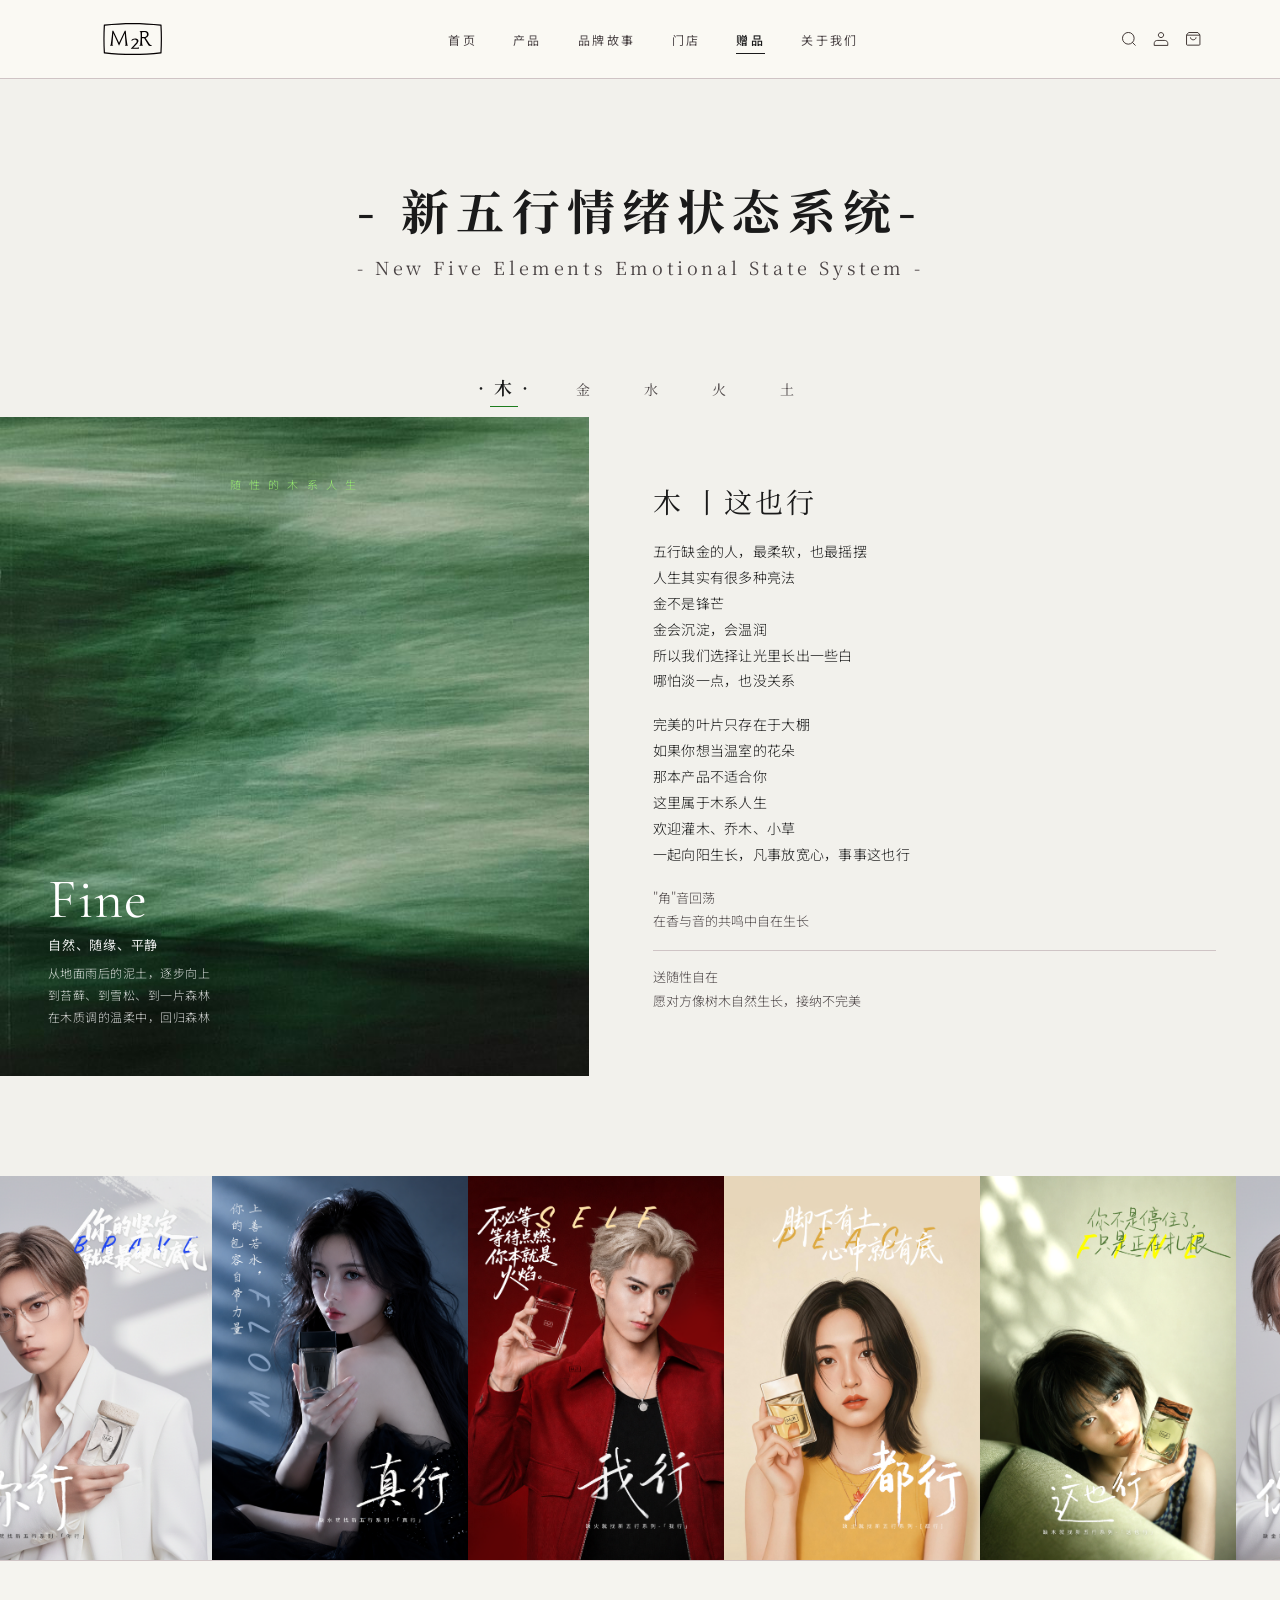
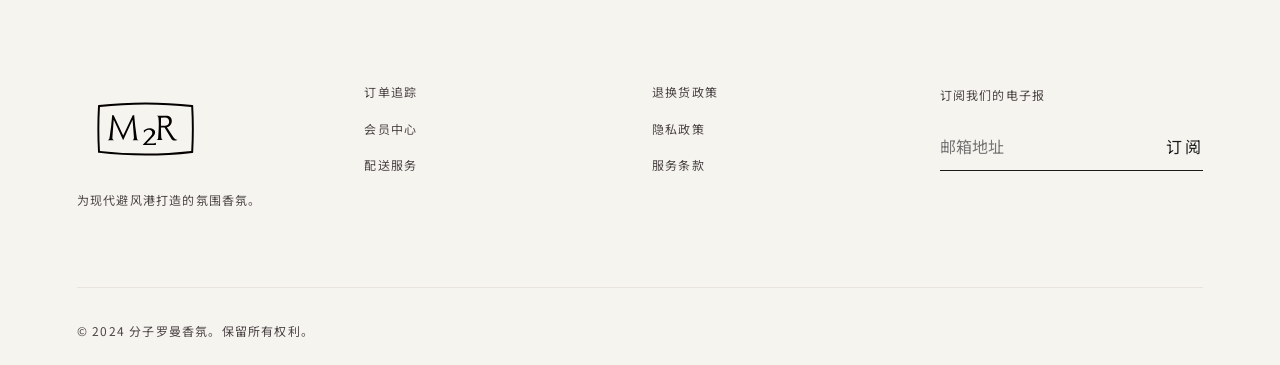
==== commit 318c25e5: "feat(gifts): 新五行情绪状态系统 - 更新海报轮播交互 - 重构 gifts.html 为「新五行情绪状态系统」页面 - Tab 导航：金木水火土，原地切换，带动态下划线 - 双栏布局：左" ====
--- a/gifts.html
+++ b/gifts.html
@@ -3,43 +3,918 @@
 <head>
   <meta charset="utf-8" />
   <meta name="viewport" content="width=device-width, initial-scale=1.0" />
-  <title>分子罗曼 - 赠品</title>
+  <title>分子罗曼 - 新五行情绪状态系统</title>
+  <meta name="description" content="新五行情绪状态系统——以香为媒，以五行为引。金木水火土，各有其道，各有其人。" />
   <link rel="stylesheet" href="styles.css" />
   <script src="site.js" defer></script>
+  <style>
+    /* ═══ GIFTS PAGE — 新五行情绪状态系统 ═══ */
+
+    body[data-page="gifts"] {
+      background: #f2f1ec;
+    }
+
+    /* ── Page Hero ── */
+    .gifts-hero {
+      padding: clamp(48px, 8vw, 96px) var(--pad) clamp(24px, 4vw, 48px);
+      text-align: center;
+    }
+
+    .gifts-hero-title {
+      margin: 0 0 10px;
+      font-family: var(--serif);
+      font-size: clamp(28px, 4vw, 48px);
+      font-weight: 700;
+      letter-spacing: 0.15em;
+      color: var(--ink);
+    }
+
+    .gifts-hero-subtitle {
+      margin: 0;
+      font-family: var(--serif);
+      font-size: clamp(12px, 1.5vw, 18px);
+      font-weight: 400;
+      letter-spacing: 0.2em;
+      color: var(--muted);
+    }
+
+    /* ── Tab Navigation ── */
+    .wuxing-tabs-wrap {
+      display: flex;
+      flex-direction: column;
+      align-items: center;
+      padding: clamp(24px, 4vw, 40px) var(--pad) 0;
+    }
+
+    .wuxing-tabs {
+      display: flex;
+      align-items: baseline;
+      gap: 0;
+      list-style: none;
+      margin: 0;
+      padding: 0;
+    }
+
+    .wuxing-tab-btn {
+      position: relative;
+      background: none;
+      border: none;
+      cursor: pointer;
+      font-family: var(--serif);
+      letter-spacing: 0.14em;
+      color: var(--muted);
+      padding: 6px 20px 10px;
+      transition: color 0.2s ease;
+      white-space: nowrap;
+    }
+
+    .wuxing-tab-btn:not(.active) {
+      font-size: 14px;
+      font-weight: 400;
+    }
+
+    .wuxing-tab-btn.active {
+      font-size: 18px;
+      font-weight: 600;
+      color: var(--ink);
+    }
+
+    /* active underline dot */
+    .wuxing-tab-underline {
+      display: block;
+      width: 28px;
+      height: 1px;
+      background: #1d7c1d;
+      margin: 6px auto 0;
+      transition: background 0.3s ease;
+    }
+
+    .wuxing-tab-btn[data-element="金"] .wuxing-tab-underline { background: #b8963a; }
+    .wuxing-tab-btn[data-element="水"] .wuxing-tab-underline { background: #3a5f78; }
+    .wuxing-tab-btn[data-element="火"] .wuxing-tab-underline { background: #9b3a2a; }
+    .wuxing-tab-btn[data-element="土"] .wuxing-tab-underline { background: #8a6e3e; }
+
+    .wuxing-tab-underline-hidden {
+      visibility: hidden;
+    }
+
+    /* ── Tab Panels ── */
+    .wuxing-panels {
+      margin-top: 0;
+    }
+
+    .wuxing-panel {
+      display: none;
+    }
+
+    .wuxing-panel.active {
+      display: grid;
+      grid-template-columns: minmax(0, 0.46fr) minmax(0, 0.54fr);
+      min-height: 560px;
+    }
+
+    .wuxing-panel.fade-in {
+      animation: panel-fade 0.4s ease both;
+    }
+
+    @keyframes panel-fade {
+      from { opacity: 0; transform: translateY(10px); }
+      to   { opacity: 1; transform: translateY(0); }
+    }
+
+    /* ── Left: Image Column ── */
+    .panel-img-col {
+      position: relative;
+      overflow: hidden;
+    }
+
+    .panel-img-col > img.panel-bg {
+      position: absolute;
+      inset: 0;
+      width: 100%;
+      height: 100%;
+      object-fit: cover;
+    }
+
+    .panel-img-overlay {
+      position: absolute;
+      inset: 0;
+      display: flex;
+      flex-direction: column;
+      padding: clamp(28px, 4vw, 48px);
+      justify-content: space-between;
+    }
+
+    .panel-img-caption {
+      font-family: var(--sans);
+      font-size: 11px;
+      font-weight: 300;
+      letter-spacing: 0.28em;
+      color: rgba(255,255,255,0.9);
+      text-align: center;
+      /* 木 green text from design */
+    }
+
+    .wuxing-panel[data-element="木"] .panel-img-caption { color: #96e870; }
+
+    .panel-img-bottom {
+      display: flex;
+      flex-direction: column;
+      gap: 8px;
+    }
+
+    .panel-en-word {
+      font-family: 'Gabarito', 'Cormorant Garamond', serif;
+      font-size: clamp(36px, 5vw, 56px);
+      font-weight: 400;
+      color: #fff;
+      line-height: 1;
+      margin: 0;
+      letter-spacing: 0.02em;
+    }
+
+    .panel-traits {
+      font-family: var(--sans);
+      font-size: 13px;
+      font-weight: 400;
+      letter-spacing: 0.06em;
+      color: rgba(255,255,255,0.9);
+      margin: 0;
+    }
+
+    .panel-scent {
+      font-family: var(--sans);
+      font-size: 12px;
+      font-weight: 300;
+      line-height: 1.85;
+      letter-spacing: 0.04em;
+      color: rgba(255,255,255,0.82);
+      margin: 0;
+    }
+
+    /* ── Right: Copy Column ── */
+    .panel-copy-col {
+      display: flex;
+      flex-direction: column;
+      gap: 18px;
+      justify-content: flex-start;
+      padding: clamp(36px, 5vw, 72px) clamp(32px, 5vw, 72px);
+      background: #f2f1ec;
+    }
+
+    .panel-copy-title {
+      margin: 0;
+      font-family: var(--serif);
+      font-size: clamp(22px, 3vw, 28px);
+      font-weight: 400;
+      letter-spacing: 0.1em;
+      color: var(--ink);
+    }
+
+    .panel-copy-para {
+      margin: 0;
+      font-family: var(--sans);
+      font-size: 14px;
+      font-weight: 300;
+      line-height: 1.85;
+      letter-spacing: 0.02em;
+      color: var(--ink);
+    }
+
+    .panel-copy-note {
+      margin: 0;
+      font-family: var(--sans);
+      font-size: 13px;
+      font-weight: 300;
+      line-height: 1.8;
+      color: var(--muted);
+    }
+
+    .panel-copy-send {
+      margin: 0;
+      padding-top: 14px;
+      border-top: 1px solid var(--line);
+      font-family: var(--sans);
+      font-size: 13px;
+      font-weight: 300;
+      line-height: 1.8;
+      color: var(--muted);
+    }
+
+    /* ── Poster Carousel ── */
+    .poster-carousel-wrap {
+      margin-top: clamp(48px, 8vw, 100px);
+      overflow: hidden;
+      position: relative;
+      cursor: pointer;
+      /* prevent text select during drag */
+      user-select: none;
+    }
+
+    .poster-carousel-track {
+      display: flex;
+      gap: 0;
+      will-change: transform;
+    }
+
+    .poster-carousel-item {
+      flex: 0 0 auto;
+      width: 20vw;          /* 5 visible at default */
+      min-width: 180px;
+      aspect-ratio: 2 / 3;
+      overflow: hidden;
+      position: relative;
+      cursor: zoom-in;
+    }
+
+    .poster-carousel-item img {
+      width: 100%;
+      height: 100%;
+      object-fit: cover;
+      display: block;
+      transition: transform 0.55s cubic-bezier(.25,.46,.45,.94);
+      pointer-events: none;
+    }
+
+    .poster-carousel-wrap:not(.is-paused) .poster-carousel-item:hover img,
+    .poster-carousel-wrap.is-paused .poster-carousel-item:hover img {
+      transform: scale(1.07);
+    }
+
+    /* ── Lightbox ── */
+    .poster-lightbox {
+      position: fixed;
+      inset: 0;
+      z-index: 9000;
+      display: flex;
+      align-items: center;
+      justify-content: center;
+      background: rgba(0,0,0,0.88);
+      opacity: 0;
+      pointer-events: none;
+      transition: opacity 0.3s ease;
+    }
+
+    .poster-lightbox.open {
+      opacity: 1;
+      pointer-events: all;
+    }
+
+    .poster-lightbox-img-wrap {
+      position: relative;
+      max-width: min(520px, 90vw);
+      max-height: 92vh;
+      display: flex;
+      align-items: center;
+      justify-content: center;
+    }
+
+    .poster-lightbox-img-wrap img {
+      max-width: 100%;
+      max-height: 90vh;
+      object-fit: contain;
+      border-radius: 4px;
+      display: block;
+      transform: scale(0.93);
+      transition: transform 0.35s ease;
+      box-shadow: 0 24px 80px rgba(0,0,0,0.7);
+    }
+
+    .poster-lightbox.open .poster-lightbox-img-wrap img {
+      transform: scale(1);
+    }
+
+    /* Close button */
+    .poster-lb-close {
+      position: fixed;
+      top: 24px;
+      right: 28px;
+      z-index: 9010;
+      width: 44px;
+      height: 44px;
+      border-radius: 50%;
+      border: 1px solid rgba(255,255,255,0.35);
+      background: rgba(255,255,255,0.1);
+      backdrop-filter: blur(8px);
+      cursor: pointer;
+      display: flex;
+      align-items: center;
+      justify-content: center;
+      transition: background 0.2s ease, transform 0.2s ease;
+    }
+
+    .poster-lb-close:hover {
+      background: rgba(255,255,255,0.22);
+      transform: rotate(90deg);
+    }
+
+    .poster-lb-close svg {
+      width: 18px;
+      height: 18px;
+      stroke: #fff;
+      stroke-width: 2;
+      stroke-linecap: round;
+    }
+
+    /* Prev / Next arrows */
+    .poster-lb-arrow {
+      position: fixed;
+      top: 50%;
+      transform: translateY(-50%);
+      z-index: 9010;
+      width: 52px;
+      height: 52px;
+      border-radius: 50%;
+      border: 1px solid rgba(255,255,255,0.3);
+      background: rgba(255,255,255,0.08);
+      backdrop-filter: blur(8px);
+      cursor: pointer;
+      display: flex;
+      align-items: center;
+      justify-content: center;
+      transition: background 0.2s ease;
+    }
+
+    .poster-lb-arrow:hover {
+      background: rgba(255,255,255,0.2);
+    }
+
+    .poster-lb-arrow.prev { left: clamp(12px, 3vw, 40px); }
+    .poster-lb-arrow.next { right: clamp(12px, 3vw, 40px); }
+
+    .poster-lb-arrow svg {
+      width: 20px;
+      height: 20px;
+      stroke: #fff;
+      stroke-width: 2;
+      stroke-linecap: round;
+      stroke-linejoin: round;
+      fill: none;
+    }
+
+    /* Counter */
+    .poster-lb-counter {
+      position: fixed;
+      bottom: 28px;
+      left: 50%;
+      transform: translateX(-50%);
+      z-index: 9010;
+      font-family: var(--sans);
+      font-size: 13px;
+      letter-spacing: 0.16em;
+      color: rgba(255,255,255,0.6);
+    }
+
+    /* ── Responsive ── */
+    @media (max-width: 820px) {
+      .wuxing-panel.active {
+        grid-template-columns: 1fr;
+      }
+
+      .panel-img-col {
+        min-height: 400px;
+      }
+
+      .poster-carousel-item {
+        width: 33.3vw;
+      }
+    }
+
+    @media (max-width: 560px) {
+      .wuxing-tab-btn {
+        padding: 6px 12px 10px;
+      }
+
+      .poster-carousel-item {
+        width: 55vw;
+      }
+    }
+  </style>
 </head>
 <body data-page="gifts">
   <div data-site-header></div>
   <main class="main">
-    <section class="page-hero container">
-      <h1 class="latin-title">The Art of Sanctuary</h1>
-      <p class="body-copy">Crafting spaces of quiet luxury through intentional design.</p>
+
+    <!-- ── Page Hero ── -->
+    <section class="gifts-hero">
+      <h1 class="gifts-hero-title">- 新五行情绪状态系统-</h1>
+      <p class="gifts-hero-subtitle">- New Five Elements Emotional State System -</p>
     </section>
 
-    <section class="section container" style="padding-top: 0;">
-      <div class="gift-list">
-        <article class="gift-card">
-          <div class="gift-copy"><h2>木｜这也行</h2><p>赠品：原木肌理笔记本<br />对应：青色｜肝｜角音<br />理论：木主角音入肝，主生发疏泄；原木本色合青木之气，书写梳理情志、疏肝定绪，化解犹豫内耗。</p></div>
-          <div class="gift-media"><img src="assets/figma/gift_wood_main.png" alt="原木肌理笔记本" /><img src="assets/figma/gift_wood_side.png" alt="木元素搭配" /></div>
-        </article>
-        <article class="gift-card">
-          <div class="gift-copy"><h2>金｜真行</h2><p>赠品：金属五音音叉<br />对应：白色｜肺｜商音<br />理论：金主商音入肺，主肃降定神；金属音叉共振调频，清肺气、定决断、清醒自持。</p></div>
-          <div class="gift-media"><img src="assets/figma/gift_metal_main.png" alt="金属五音音叉" /><img src="assets/figma/gift_metal_side.png" alt="金元素搭配" /></div>
-        </article>
-        <article class="gift-card">
-          <div class="gift-copy"><h2>水｜都行</h2><p>赠品：玄黑釉面镇纸<br />对应：玄黑｜肾｜羽音<br />理论：水主羽音入肾，主沉静藏志、变通内敛；玄黑釉面镇纸色合水之本色，形制稳重镇心。</p></div>
-          <div class="gift-media"><img src="assets/figma/gift_water_main.png" alt="玄黑釉面镇纸" /><img src="assets/figma/gift_water_side.png" alt="水元素搭配" /></div>
-        </article>
-        <article class="gift-card">
-          <div class="gift-copy"><h2>火｜我行</h2><p>赠品：赤色心经抄经笺<br />对应：赤色｜心｜徵音<br />理论：火主徵音入心，主神明气血；朱红笺纸合火色火气，抄写心经，静心养神、升腾气场。</p></div>
-          <div class="gift-media"><img src="assets/figma/gift_fire_main.png" alt="赤色心经抄经笺" /><img src="assets/figma/gift_fire_side.png" alt="火元素搭配" /></div>
-        </article>
-        <article class="gift-card">
-          <div class="gift-copy"><h2>土｜你行</h2><p>赠品：土黄粗陶承托底座<br />对应：土黄｜脾｜宫音<br />理论：土主宫音入脾，主承载包容、扎根安稳；陶土大地原色，承托香氛，稳心绪、定气场。</p></div>
-          <div class="gift-media"><img src="assets/figma/gift_earth_main.png" alt="土黄粗陶承托底座" /><img src="assets/figma/gift_earth_side.png" alt="土元素搭配" /></div>
-        </article>
+    <!-- ── Tab Navigation ── -->
+    <div class="wuxing-tabs-wrap">
+      <div class="wuxing-tabs" role="tablist" aria-label="五行元素">
+        <button class="wuxing-tab-btn active" id="tab-木" data-element="木" role="tab"
+          aria-controls="panel-木" aria-selected="true" tabindex="0">
+          · 木 ·
+          <span class="wuxing-tab-underline"></span>
+        </button>
+        <button class="wuxing-tab-btn" id="tab-金" data-element="金" role="tab"
+          aria-controls="panel-金" aria-selected="false" tabindex="-1">
+          金
+          <span class="wuxing-tab-underline wuxing-tab-underline-hidden"></span>
+        </button>
+        <button class="wuxing-tab-btn" id="tab-水" data-element="水" role="tab"
+          aria-controls="panel-水" aria-selected="false" tabindex="-1">
+          水
+          <span class="wuxing-tab-underline wuxing-tab-underline-hidden"></span>
+        </button>
+        <button class="wuxing-tab-btn" id="tab-火" data-element="火" role="tab"
+          aria-controls="panel-火" aria-selected="false" tabindex="-1">
+          火
+          <span class="wuxing-tab-underline wuxing-tab-underline-hidden"></span>
+        </button>
+        <button class="wuxing-tab-btn" id="tab-土" data-element="土" role="tab"
+          aria-controls="panel-土" aria-selected="false" tabindex="-1">
+          土
+          <span class="wuxing-tab-underline wuxing-tab-underline-hidden"></span>
+        </button>
       </div>
-    </section>
+    </div>
+
+    <!-- ── Tab Panels ── -->
+    <div class="wuxing-panels">
+
+      <!-- 木 Panel -->
+      <section class="wuxing-panel active fade-in" id="panel-木" data-element="木"
+        role="tabpanel" aria-labelledby="tab-木">
+        <div class="panel-img-col">
+          <img class="panel-bg" src="assets/figma/figma_wood_panel.png" alt="随性的木系人生" />
+          <div class="panel-img-overlay">
+            <p class="panel-img-caption">随 性 的 木 系 人 生</p>
+            <div class="panel-img-bottom">
+              <p class="panel-en-word">Fine</p>
+              <p class="panel-traits">自然、随缘、平静</p>
+              <p class="panel-scent">
+                从地面雨后的泥土，逐步向上<br>
+                到苔藓、到雪松、到一片森林<br>
+                在木质调的温柔中，回归森林
+              </p>
+            </div>
+          </div>
+        </div>
+        <div class="panel-copy-col">
+          <h2 class="panel-copy-title">木 丨这也行</h2>
+          <p class="panel-copy-para">
+            五行缺金的人，最柔软，也最摇摆<br>
+            人生其实有很多种亮法<br>
+            金不是锋芒<br>
+            金会沉淀，会温润<br>
+            所以我们选择让光里长出一些白<br>
+            哪怕淡一点，也没关系
+          </p>
+          <p class="panel-copy-para">
+            完美的叶片只存在于大棚<br>
+            如果你想当温室的花朵<br>
+            那本产品不适合你<br>
+            这里属于木系人生<br>
+            欢迎灌木、乔木、小草<br>
+            一起向阳生长，凡事放宽心，事事这也行
+          </p>
+          <p class="panel-copy-note">
+            "角"音回荡<br>
+            在香与音的共鸣中自在生长
+          </p>
+          <p class="panel-copy-send">
+            送随性自在<br>
+            愿对方像树木自然生长，接纳不完美
+          </p>
+        </div>
+      </section>
+
+      <!-- 金 Panel -->
+      <section class="wuxing-panel" id="panel-金" data-element="金"
+        role="tabpanel" aria-labelledby="tab-金">
+        <div class="panel-img-col">
+          <img class="panel-bg" src="assets/figma/gift_metal_main.png" alt="清醒的金系人生" />
+          <div class="panel-img-overlay">
+            <p class="panel-img-caption">清 醒 的 金 系 人 生</p>
+            <div class="panel-img-bottom">
+              <p class="panel-en-word">Spark</p>
+              <p class="panel-traits">清醒、肃降、定神</p>
+              <p class="panel-scent">
+                从清冽的白桦木<br>
+                到金属感的矿物凉意<br>
+                在清冷香调中，找到自持的力量
+              </p>
+            </div>
+          </div>
+        </div>
+        <div class="panel-copy-col">
+          <h2 class="panel-copy-title">金 丨真行</h2>
+          <p class="panel-copy-para">
+            五行缺金的人，最容易摇摆<br>
+            不是没有主见<br>
+            是太在意别人的声音<br>
+            金不是冷漠<br>
+            金是先听自己的心<br>
+            所以我们选择让生命里多一点白
+          </p>
+          <p class="panel-copy-para">
+            金系人生像秋天的月色<br>
+            清冷而不薄情，清醒而不冷漠<br>
+            有判断力，有决断感<br>
+            每一次选择都掷地有声<br>
+            这才是金的担当<br>
+            你行
+          </p>
+          <p class="panel-copy-note">
+            "商"音肃穆<br>
+            在香与音的共鸣中清醒自持
+          </p>
+          <p class="panel-copy-send">
+            送清醒与决断<br>
+            愿对方像秋金般，清冷自知，心有定见
+          </p>
+        </div>
+      </section>
+
+      <!-- 水 Panel -->
+      <section class="wuxing-panel" id="panel-水" data-element="水"
+        role="tabpanel" aria-labelledby="tab-水">
+        <div class="panel-img-col">
+          <img class="panel-bg" src="assets/figma/gift_water_main.png" alt="沉静的水系人生" />
+          <div class="panel-img-overlay">
+            <p class="panel-img-caption">沉 静 的 水 系 人 生</p>
+            <div class="panel-img-bottom">
+              <p class="panel-en-word">Flow</p>
+              <p class="panel-traits">沉静、藏志、变通</p>
+              <p class="panel-scent">
+                从深海的咸湿气息<br>
+                到雨后的潮湿泥土<br>
+                在水润香调中，找到内敛的智慧
+              </p>
+            </div>
+          </div>
+        </div>
+        <div class="panel-copy-col">
+          <h2 class="panel-copy-title">水 丨都行</h2>
+          <p class="panel-copy-para">
+            五行缺水的人，最容易焦虑<br>
+            不是没有智慧<br>
+            是藏不住自己的情绪<br>
+            水不是退缩<br>
+            水是以柔克刚，遇缺则流<br>
+            所以我们选择让生命里多一点黑
+          </p>
+          <p class="panel-copy-para">
+            水系人生像深夜的湖面<br>
+            静默而深邃，变通而不失本色<br>
+            有智慧，有韧劲<br>
+            每一次退让都是蓄力<br>
+            这才是水的智慧<br>
+            都行
+          </p>
+          <p class="panel-copy-note">
+            "羽"音幽深<br>
+            在香与音的共鸣中沉心入定
+          </p>
+          <p class="panel-copy-send">
+            送沉静与智慧<br>
+            愿对方像流水般，内敛深邃，随机应变
+          </p>
+        </div>
+      </section>
+
+      <!-- 火 Panel -->
+      <section class="wuxing-panel" id="panel-火" data-element="火"
+        role="tabpanel" aria-labelledby="tab-火">
+        <div class="panel-img-col">
+          <img class="panel-bg" src="assets/figma/gift_fire_main.png" alt="热烈的火系人生" />
+          <div class="panel-img-overlay">
+            <p class="panel-img-caption">热 烈 的 火 系 人 生</p>
+            <div class="panel-img-bottom">
+              <p class="panel-en-word">SELF</p>
+              <p class="panel-traits">神明、气血、热烈</p>
+              <p class="panel-scent">
+                从热带花朵的浓烈芬芳<br>
+                到辛香料的温暖刺激<br>
+                在东方香调中，找到热情的归宿
+              </p>
+            </div>
+          </div>
+        </div>
+        <div class="panel-copy-col">
+          <h2 class="panel-copy-title">火 丨我行</h2>
+          <p class="panel-copy-para">
+            五行缺火的人，最容易冷漠<br>
+            不是不想表达<br>
+            是不知道如何燃起自己<br>
+            火不是冲动<br>
+            火是点亮别人的同时，照见自己<br>
+            所以我们选择让生命里多一点红
+          </p>
+          <p class="panel-copy-para">
+            火系人生像夏日的阳光<br>
+            热烈而不灼伤，明亮而不刺眼<br>
+            有感召力，有感染力<br>
+            每一次发光都照亮身边<br>
+            这才是火的馈赠<br>
+            我行
+          </p>
+          <p class="panel-copy-note">
+            "徵"音激扬<br>
+            在香与音的共鸣中升腾气场
+          </p>
+          <p class="panel-copy-send">
+            送热情与活力<br>
+            愿对方像烈火般，光芒四射，温暖同行
+          </p>
+        </div>
+      </section>
+
+      <!-- 土 Panel -->
+      <section class="wuxing-panel" id="panel-土" data-element="土"
+        role="tabpanel" aria-labelledby="tab-土">
+        <div class="panel-img-col">
+          <img class="panel-bg" src="assets/figma/gift_earth_main.png" alt="稳重的土系人生" />
+          <div class="panel-img-overlay">
+            <p class="panel-img-caption">稳 重 的 土 系 人 生</p>
+            <div class="panel-img-bottom">
+              <p class="panel-en-word">Peace</p>
+              <p class="panel-traits">踏实、可靠、包容</p>
+              <p class="panel-scent">
+                从大地的醇厚质朴<br>
+                到麦田的温暖香气<br>
+                再到檀香的沉稳木质<br>
+                在大地香调中，找到安稳的归宿
+              </p>
+            </div>
+          </div>
+        </div>
+        <div class="panel-copy-col">
+          <h2 class="panel-copy-title">土 丨都行</h2>
+          <p class="panel-copy-para">
+            五行缺土的人，最漂泊，也最不安<br>
+            人生其实有很多种稳法<br>
+            土不是坚硬<br>
+            土会承载，会托举<br>
+            所以我们选择让脚下长出一些黄<br>
+            哪怕慢一点，也没关系
+          </p>
+          <p class="panel-copy-para">
+            土系人生像大地一样<br>
+            默默承载，从不张扬<br>
+            给人踏实的安全感<br>
+            每一步都走得稳稳当当<br>
+            这才是土的担当
+          </p>
+          <p class="panel-copy-note">
+            "宫"音沉稳<br>
+            在香与音的共鸣中脚踏实地
+          </p>
+          <p class="panel-copy-send">
+            送安稳踏实<br>
+            愿对方像大地稳重可靠，有安全感
+          </p>
+        </div>
+      </section>
+
+    </div><!-- /.wuxing-panels -->
+
+    <!-- ── Poster Auto-Scroll Carousel ── -->
+    <div class="poster-carousel-wrap" id="posterCarousel">
+      <div class="poster-carousel-track" id="posterTrack">
+        <!-- items injected by JS (duplicated for infinite loop) -->
+      </div>
+    </div>
+
+    <!-- Lightbox -->
+    <div class="poster-lightbox" id="posterLightbox" role="dialog" aria-modal="true" aria-label="海报大图">
+      <button class="poster-lb-close" id="lbClose" aria-label="关闭">
+        <svg viewBox="0 0 24 24"><line x1="18" y1="6" x2="6" y2="18"/><line x1="6" y1="6" x2="18" y2="18"/></svg>
+      </button>
+      <button class="poster-lb-arrow prev" id="lbPrev" aria-label="上一张">
+        <svg viewBox="0 0 24 24"><polyline points="15 18 9 12 15 6"/></svg>
+      </button>
+      <div class="poster-lightbox-img-wrap">
+        <img id="lbImg" src="" alt="" />
+      </div>
+      <button class="poster-lb-arrow next" id="lbNext" aria-label="下一张">
+        <svg viewBox="0 0 24 24"><polyline points="9 18 15 12 9 6"/></svg>
+      </button>
+      <div class="poster-lb-counter" id="lbCounter">1 / 5</div>
+    </div>
+
   </main>
   <div data-site-footer></div>
+
+  <script>
+  /* ════════════════════════════════════════
+     1. Tab switching
+  ════════════════════════════════════════ */
+  (function () {
+    const btns   = Array.from(document.querySelectorAll('.wuxing-tab-btn'));
+    const panels = Array.from(document.querySelectorAll('.wuxing-panel'));
+
+    function activate(el) {
+      const elem = el.dataset.element;
+      btns.forEach(b => {
+        const isActive = b.dataset.element === elem;
+        b.classList.toggle('active', isActive);
+        b.setAttribute('aria-selected', isActive ? 'true' : 'false');
+        b.setAttribute('tabindex', isActive ? '0' : '-1');
+        const line = b.querySelector('.wuxing-tab-underline');
+        if (line) line.classList.toggle('wuxing-tab-underline-hidden', !isActive);
+        const label = b.dataset.element;
+        b.childNodes[0].textContent = isActive ? `· ${label} ·` : ` ${label} `;
+      });
+      panels.forEach(p => {
+        p.classList.remove('active', 'fade-in');
+        if (p.dataset.element === elem) {
+          p.classList.add('active');
+          requestAnimationFrame(() => requestAnimationFrame(() => p.classList.add('fade-in')));
+        }
+      });
+    }
+
+    btns.forEach(b => {
+      b.addEventListener('click', () => activate(b));
+      b.addEventListener('keydown', e => {
+        let idx = btns.indexOf(b);
+        if (e.key === 'ArrowRight') { idx = (idx + 1) % btns.length; btns[idx].focus(); activate(btns[idx]); }
+        if (e.key === 'ArrowLeft')  { idx = (idx - 1 + btns.length) % btns.length; btns[idx].focus(); activate(btns[idx]); }
+      });
+    });
+
+    const init = panels.find(p => p.classList.contains('active'));
+    if (init) requestAnimationFrame(() => requestAnimationFrame(() => init.classList.add('fade-in')));
+  })();
+
+
+  /* ════════════════════════════════════════
+     2. Poster Infinite Scroll Carousel
+  ════════════════════════════════════════ */
+  (function () {
+    const POSTERS = [
+      { src: 'assets/figma/figma_poster_wood.png',  alt: '木 · 这也行' },
+      { src: 'assets/figma/figma_poster_gold.png',  alt: '金 · 你行'   },
+      { src: 'assets/figma/figma_poster_water.png', alt: '水 · 真行'   },
+      { src: 'assets/figma/figma_poster_fire.png',  alt: '火 · 我行'   },
+      { src: 'assets/figma/figma_poster_earth.png', alt: '土 · 都行'   },
+    ];
+
+    const wrap  = document.getElementById('posterCarousel');
+    const track = document.getElementById('posterTrack');
+
+    // Duplicate posters 3× for seamless loop
+    const REPS = 3;
+    for (let r = 0; r < REPS; r++) {
+      POSTERS.forEach((p, i) => {
+        const item = document.createElement('div');
+        item.className = 'poster-carousel-item';
+        item.dataset.index = i; // original index for lightbox
+        const img = document.createElement('img');
+        img.src = p.src;
+        img.alt = p.alt;
+        img.loading = 'lazy';
+        item.appendChild(img);
+        track.appendChild(item);
+      });
+    }
+
+    /* ── Scroll animation ── */
+    let offset   = 0;
+    let paused   = false;
+    let raf      = null;
+    const SPEED  = 0.6; // px per frame
+
+    function getItemWidth() {
+      const first = track.firstElementChild;
+      return first ? first.getBoundingClientRect().width : 0;
+    }
+
+    function getSetWidth() {
+      return getItemWidth() * POSTERS.length;
+    }
+
+    function tick() {
+      if (!paused) {
+        offset += SPEED;
+        const setW = getSetWidth();
+        if (setW > 0 && offset >= setW) {
+          offset -= setW; // seamless reset
+        }
+        track.style.transform = `translateX(${-offset}px)`;
+      }
+      raf = requestAnimationFrame(tick);
+    }
+
+    raf = requestAnimationFrame(tick);
+
+    /* pause on hover */
+    wrap.addEventListener('mouseenter', () => { paused = true;  wrap.classList.add('is-paused'); });
+    wrap.addEventListener('mouseleave', () => { paused = false; wrap.classList.remove('is-paused'); });
+
+    /* pause when tab not visible */
+    document.addEventListener('visibilitychange', () => {
+      paused = document.hidden;
+    });
+
+
+    /* ════════════════════════════════════════
+       3. Lightbox
+    ════════════════════════════════════════ */
+    const lb       = document.getElementById('posterLightbox');
+    const lbImg    = document.getElementById('lbImg');
+    const lbClose  = document.getElementById('lbClose');
+    const lbPrev   = document.getElementById('lbPrev');
+    const lbNext   = document.getElementById('lbNext');
+    const lbCounter = document.getElementById('lbCounter');
+
+    let currentIdx = 0;
+
+    function showLightbox(idx) {
+      currentIdx = ((idx % POSTERS.length) + POSTERS.length) % POSTERS.length;
+      const p = POSTERS[currentIdx];
+      lbImg.src = p.src;
+      lbImg.alt = p.alt;
+      lbCounter.textContent = `${currentIdx + 1} / ${POSTERS.length}`;
+      lb.classList.add('open');
+      document.body.style.overflow = 'hidden';
+    }
+
+    function closeLightbox() {
+      lb.classList.remove('open');
+      document.body.style.overflow = '';
+    }
+
+    function goPrev() { showLightbox(currentIdx - 1); }
+    function goNext() { showLightbox(currentIdx + 1); }
+
+    // Open on item click
+    track.addEventListener('click', e => {
+      const item = e.target.closest('.poster-carousel-item');
+      if (!item) return;
+      showLightbox(parseInt(item.dataset.index, 10));
+    });
+
+    lbClose.addEventListener('click', closeLightbox);
+    lbPrev.addEventListener('click',  e => { e.stopPropagation(); goPrev(); });
+    lbNext.addEventListener('click',  e => { e.stopPropagation(); goNext(); });
+
+    // Close on backdrop click
+    lb.addEventListener('click', e => {
+      if (e.target === lb) closeLightbox();
+    });
+
+    // Keyboard navigation
+    document.addEventListener('keydown', e => {
+      if (!lb.classList.contains('open')) return;
+      if (e.key === 'Escape')     closeLightbox();
+      if (e.key === 'ArrowLeft')  goPrev();
+      if (e.key === 'ArrowRight') goNext();
+    });
+
+    // Touch swipe in lightbox
+    let touchStartX = 0;
+    lb.addEventListener('touchstart', e => { touchStartX = e.touches[0].clientX; }, { passive: true });
+    lb.addEventListener('touchend',   e => {
+      const dx = e.changedTouches[0].clientX - touchStartX;
+      if (Math.abs(dx) > 50) dx < 0 ? goNext() : goPrev();
+    });
+
+  })();
+  </script>
 </body>
 </html>
--- a/styles.css
+++ b/styles.css
@@ -1016,18 +1016,25 @@
 }
 
 .figma-detail-hero {
-  display: grid;
-  grid-template-columns: minmax(0, 528px) minmax(0, 528px);
+  display: flex;
+  align-items: center;
+  justify-content: center;
   gap: 64px;
-  min-height: 870px;
-  padding: 0 80px;
-  justify-content: center;
+  max-width: 1280px;
+  margin: 0 auto;
+  padding: 48px 80px 72px;
+  width: 100%;
+  box-sizing: border-box;
 }
 
 .figma-detail-visual {
-  min-height: 870px;
+  width: 549px;
+  height: 549px;
+  flex-shrink: 0;
   overflow: hidden;
   background: #efeee9;
+  border-radius: 2px;
+  position: relative;
 }
 
 .figma-detail-visual img {
@@ -1041,8 +1048,9 @@
   display: flex;
   flex-direction: column;
   justify-content: center;
-  width: min(100%, 432px);
-  padding: 167px 0;
+  width: 528px;
+  height: 644px;
+  box-sizing: border-box;
 }
 
 .figma-breadcrumb {
@@ -1507,19 +1515,22 @@
   }
 
   .figma-detail-hero {
-    grid-template-columns: 1fr;
+    flex-direction: column;
+    align-items: center;
     gap: 36px;
-    min-height: 0;
     padding: 36px var(--pad) 0;
   }
 
   .figma-detail-visual {
-    min-height: clamp(520px, 100vw, 760px);
+    width: min(100%, 549px);
+    height: auto;
+    aspect-ratio: 1 / 1;
   }
 
   .figma-detail-info {
     width: 100%;
-    padding: 0;
+    height: auto;
+    padding: 0 0 48px;
   }
 
   .figma-breadcrumb {
@@ -2480,3 +2491,471 @@
   box-shadow: none;
   transform: scale(0.98);
 }
+
+
+/* ===== Product Carousel ===== */
+.product-carousel {
+  position: relative;
+  width: 100%;
+  height: 100%;
+  overflow: hidden;
+  cursor: pointer;
+}
+
+.carousel-track {
+  display: flex !important;
+  flex-wrap: nowrap !important;
+  width: 100%;
+  height: 100%;
+  transition: transform 500ms cubic-bezier(0.4, 0, 0.2, 1);
+}
+
+.carousel-slide {
+  flex: 0 0 100% !important;
+  width: 100% !important;
+  height: 100% !important;
+  overflow: hidden;
+  display: block;
+}
+
+.carousel-slide img {
+  width: 100% !important;
+  height: 100% !important;
+  object-fit: cover !important;
+  mix-blend-mode: multiply;
+  pointer-events: none;
+}
+
+.carousel-prev,
+.carousel-next {
+  position: absolute;
+  top: 50%;
+  z-index: 2;
+  display: flex;
+  align-items: center;
+  justify-content: center;
+  width: 44px;
+  height: 44px;
+  padding: 0;
+  border: 0;
+  border-radius: 50%;
+  background: rgba(255, 255, 255, 0.72);
+  backdrop-filter: blur(8px);
+  color: #1a1a1a;
+  font-size: 24px;
+  line-height: 1;
+  cursor: pointer;
+  transform: translateY(-50%);
+  opacity: 0;
+  transition: opacity 220ms ease, background 180ms ease, transform 180ms ease;
+}
+
+.product-carousel:hover .carousel-prev,
+.product-carousel:hover .carousel-next {
+  opacity: 1;
+}
+
+.carousel-prev:hover,
+.carousel-next:hover {
+  background: rgba(255, 255, 255, 0.95);
+  transform: translateY(-50%) scale(1.08);
+}
+
+.carousel-prev:active,
+.carousel-next:active {
+  transform: translateY(-50%) scale(0.95);
+}
+
+.carousel-prev {
+  left: 16px;
+}
+
+.carousel-next {
+  right: 16px;
+}
+
+.carousel-prev svg,
+.carousel-next svg,
+.lightbox-prev svg,
+.lightbox-next svg {
+  display: block;
+}
+
+.carousel-counter {
+  position: absolute;
+  right: 24px;
+  bottom: 24px;
+  z-index: 2;
+  display: flex;
+  align-items: center;
+  justify-content: center;
+  min-width: 50px;
+  height: 28px;
+  padding: 0 10px;
+  background: #fff;
+  color: #000;
+  font-family: var(--serif);
+  font-size: 16px;
+  line-height: 28px;
+}
+
+
+/* ===== Lightbox / Zoom ===== */
+.lightbox-overlay {
+  position: fixed;
+  inset: 0;
+  z-index: 9999;
+  display: flex;
+  align-items: center;
+  justify-content: center;
+  background: rgba(0, 0, 0, 0.92);
+  backdrop-filter: blur(12px);
+  opacity: 0;
+  visibility: hidden;
+  transition: opacity 320ms ease, visibility 320ms ease;
+}
+
+.lightbox-overlay.is-active {
+  opacity: 1;
+  visibility: visible;
+}
+
+.lightbox-stage {
+  position: relative;
+  display: flex;
+  align-items: center;
+  justify-content: center;
+  width: 90vw;
+  height: 85vh;
+}
+
+.lightbox-stage img {
+  max-width: 100%;
+  max-height: 100%;
+  object-fit: contain;
+  border-radius: 2px;
+  transform: scale(0.92);
+  transition: transform 400ms cubic-bezier(0.4, 0, 0.2, 1);
+}
+
+.lightbox-overlay.is-active .lightbox-stage img {
+  transform: scale(1);
+}
+
+.lightbox-close {
+  position: absolute;
+  top: 24px;
+  right: 28px;
+  z-index: 10;
+  display: flex;
+  align-items: center;
+  justify-content: center;
+  width: 48px;
+  height: 48px;
+  padding: 0;
+  border: 0;
+  border-radius: 50%;
+  background: rgba(255, 255, 255, 0.12);
+  color: #fff;
+  font-size: 28px;
+  cursor: pointer;
+  transition: background 180ms ease, transform 180ms ease;
+}
+
+.lightbox-close:hover {
+  background: rgba(255, 255, 255, 0.25);
+  transform: scale(1.1);
+}
+
+.lightbox-prev,
+.lightbox-next {
+  position: absolute;
+  top: 50%;
+  z-index: 10;
+  display: flex;
+  align-items: center;
+  justify-content: center;
+  width: 52px;
+  height: 52px;
+  padding: 0;
+  border: 0;
+  border-radius: 50%;
+  background: rgba(255, 255, 255, 0.12);
+  color: #fff;
+  font-size: 30px;
+  cursor: pointer;
+  transform: translateY(-50%);
+  transition: background 180ms ease, transform 180ms ease;
+}
+
+.lightbox-prev:hover,
+.lightbox-next:hover {
+  background: rgba(255, 255, 255, 0.25);
+}
+
+.lightbox-prev {
+  left: 20px;
+}
+
+.lightbox-next {
+  right: 20px;
+}
+
+.lightbox-counter {
+  position: absolute;
+  bottom: 28px;
+  left: 50%;
+  z-index: 10;
+  padding: 6px 18px;
+  background: rgba(255, 255, 255, 0.15);
+  border-radius: 20px;
+  color: #fff;
+  font-family: var(--serif);
+  font-size: 16px;
+  letter-spacing: 0.05em;
+  transform: translateX(-50%);
+}
+
+
+/* ===== Quote Icon ===== */
+.figma-story-band span .quote-icon {
+  display: block;
+  width: 22.5px;
+  height: 30px;
+  opacity: 0.6;
+}
+
+.figma-story-band span {
+  display: flex;
+  justify-content: center;
+  font-size: 0;
+}
+
+
+/* ===== 10 Page Section ===== */
+.figma-ten-page {
+  width: 100%;
+  overflow: hidden;
+}
+
+.figma-ten-page img {
+  width: 100%;
+  min-height: 400px;
+  object-fit: cover;
+}
+
+
+/* ===== Scene Section ===== */
+.figma-scene-section {
+  padding: 80px 40px;
+  overflow: hidden;
+  background: var(--bg);
+}
+
+.figma-scene-row {
+  display: flex;
+  gap: 21px;
+  justify-content: center;
+  width: min(100%, 1200px);
+  margin: 0 auto;
+}
+
+.figma-scene-card {
+  flex: 0 0 202px;
+  display: flex;
+  flex-direction: column;
+  align-items: center;
+}
+
+.figma-scene-img {
+  width: 202px;
+  height: 232px;
+  overflow: hidden;
+  border-radius: 50% 50% 0 0 / 43.53% 43.53% 0 0; /* Perfect arch shape scale-independent */
+}
+
+.figma-scene-img img {
+  width: 100%;
+  height: 100%;
+  object-fit: cover;
+  transition: transform 600ms cubic-bezier(0.25, 1, 0.5, 1);
+}
+
+.figma-scene-card:hover .figma-scene-img img {
+  transform: scale(1.06);
+}
+
+.figma-scene-card p {
+  margin: 0;
+  margin-top: 14px;
+  width: 100%;
+  display: flex;
+  align-items: center;
+  justify-content: center;
+  color: var(--ink);
+  font-family: var(--sans);
+  font-size: 14px;
+  text-align: center;
+  font-weight: 300;
+}
+
+/* ===== Specifications Section ===== */
+.figma-specs-container {
+  max-width: 680px;
+  margin: 90px auto 10px;
+  display: grid;
+  grid-template-columns: 1fr 1fr;
+  column-gap: 80px;
+  row-gap: 16px;
+  font-family: var(--sans);
+  font-size: 14px;
+  line-height: 1.6;
+  padding: 0 20px;
+}
+
+.figma-specs-column {
+  display: flex;
+  flex-direction: column;
+  gap: 16px;
+}
+
+.figma-spec-item {
+  display: flex;
+  justify-content: flex-start;
+  align-items: baseline;
+  color: var(--muted); /* #4c4546 */
+}
+
+.figma-spec-label {
+  min-width: 75px;
+  font-weight: 300;
+}
+
+.figma-spec-value {
+  font-weight: 300;
+}
+
+
+/* ===== Updated Notes Section Title ===== */
+.figma-notes-section {
+  background: #fff;
+}
+
+
+/* ===== SR Only ===== */
+.sr-only {
+  position: absolute;
+  width: 1px;
+  height: 1px;
+  padding: 0;
+  margin: -1px;
+  overflow: hidden;
+  clip: rect(0, 0, 0, 0);
+  white-space: nowrap;
+  border: 0;
+}
+
+
+/* ===== Responsive Carousel & Lightbox ===== */
+@media (max-width: 980px) {
+  .figma-scene-row {
+    flex-wrap: wrap;
+    gap: 16px;
+    justify-content: center;
+  }
+
+  .figma-scene-card {
+    flex: 0 0 calc(33.333% - 12px);
+    min-width: 140px;
+  }
+
+  .figma-scene-img {
+    width: 100%;
+    height: auto;
+    aspect-ratio: 202 / 232;
+  }
+
+  .figma-ten-page img {
+    min-height: 300px;
+  }
+
+  .carousel-prev,
+  .carousel-next {
+    opacity: 0.7;
+    width: 36px;
+    height: 36px;
+    font-size: 20px;
+  }
+
+  .lightbox-prev,
+  .lightbox-next {
+    width: 40px;
+    height: 40px;
+    font-size: 24px;
+  }
+
+  .lightbox-prev {
+    left: 12px;
+  }
+
+  .lightbox-next {
+    right: 12px;
+  }
+
+  .figma-specs-container {
+    grid-template-columns: 1fr;
+    row-gap: 16px;
+    column-gap: 0;
+    max-width: 480px;
+    margin-top: 60px;
+    padding: 0 20px;
+  }
+}
+
+@media (max-width: 560px) {
+  .figma-scene-section {
+    padding: 36px 20px;
+  }
+
+  .figma-scene-row {
+    flex-wrap: nowrap;
+    overflow-x: auto;
+    -webkit-overflow-scrolling: touch;
+    scroll-snap-type: x mandatory;
+    justify-content: flex-start;
+    gap: 14px;
+    padding-bottom: 8px;
+  }
+
+  .figma-scene-card {
+    flex: 0 0 160px;
+    scroll-snap-align: start;
+  }
+
+  .figma-scene-img {
+    width: 160px;
+    height: 184px;
+  }
+
+  .carousel-counter {
+    right: 14px;
+    bottom: 14px;
+    font-size: 14px;
+    min-width: 42px;
+    height: 24px;
+  }
+
+  .lightbox-close {
+    top: 16px;
+    right: 16px;
+    width: 40px;
+    height: 40px;
+    font-size: 22px;
+  }
+
+  .figma-ten-page img {
+    min-height: 200px;
+  }
+}
+
+/* Deploy trigger: 2026-05-22T00:25:00 */
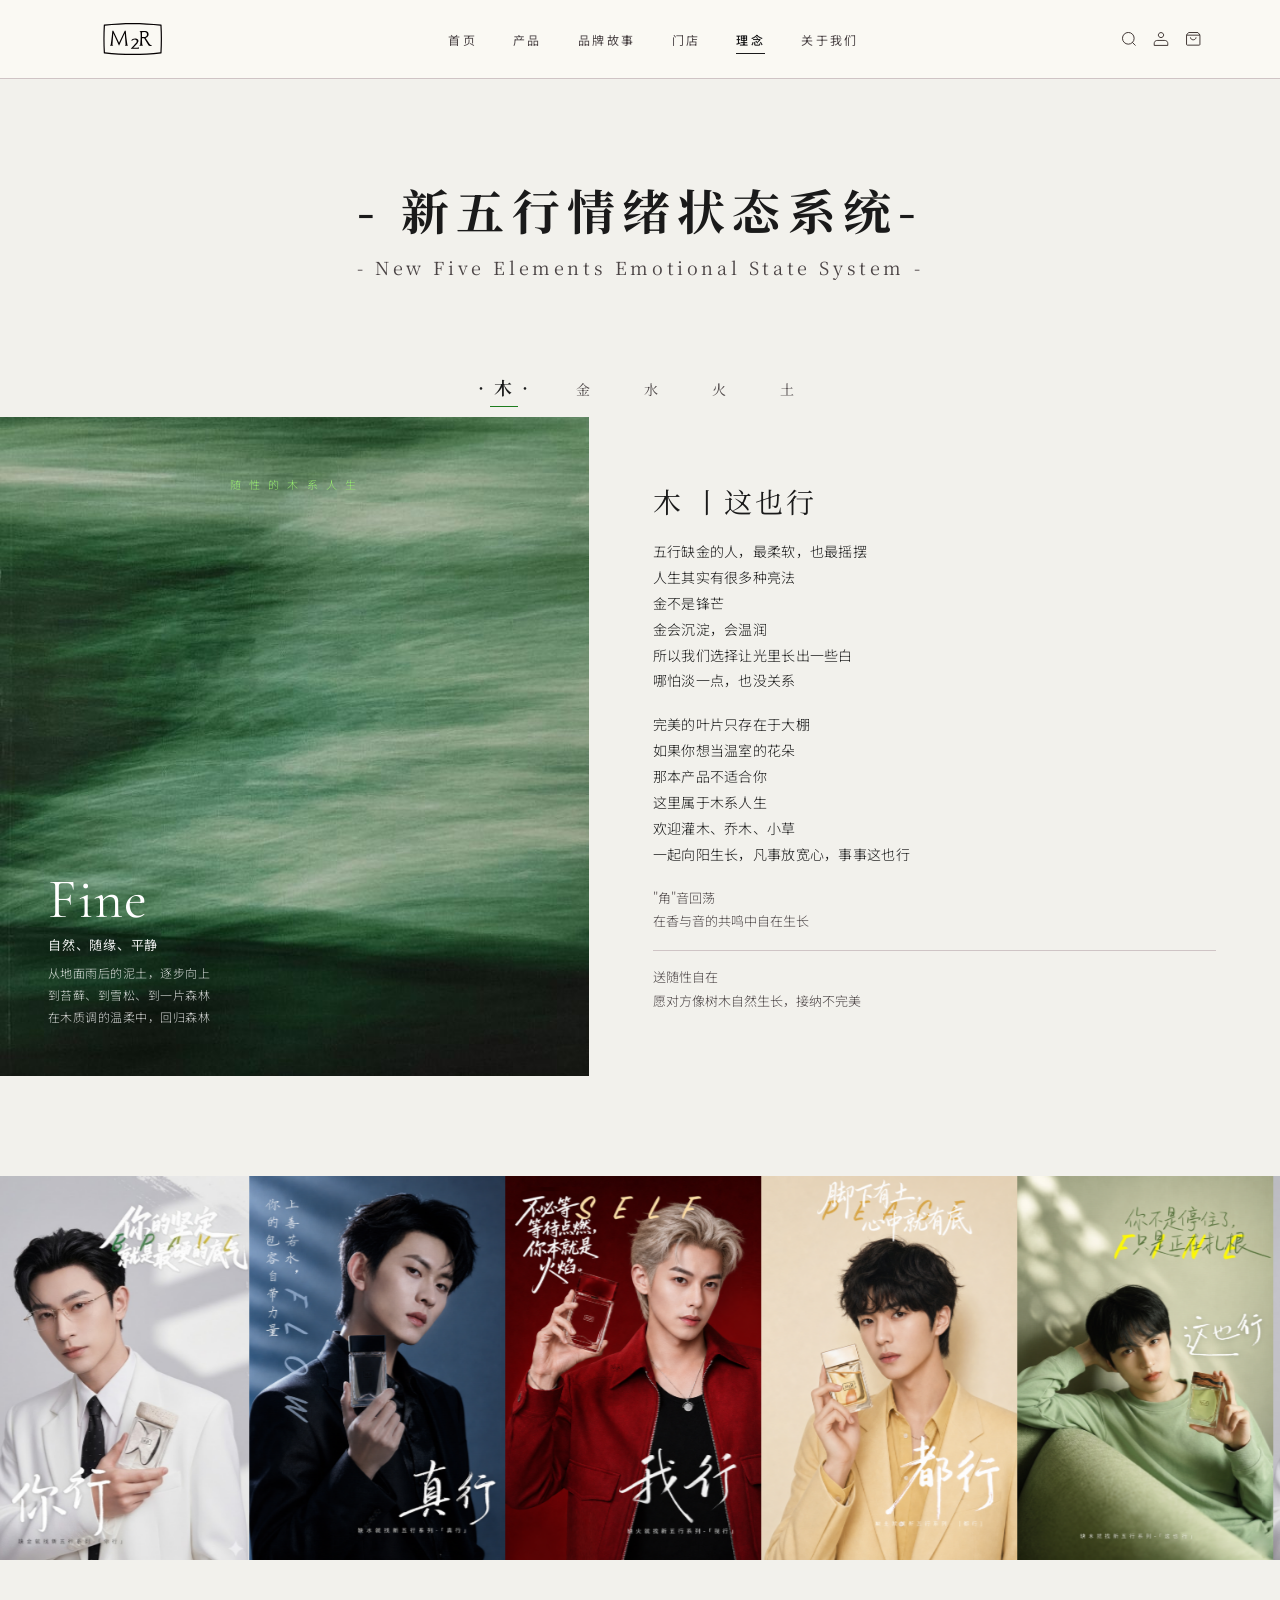
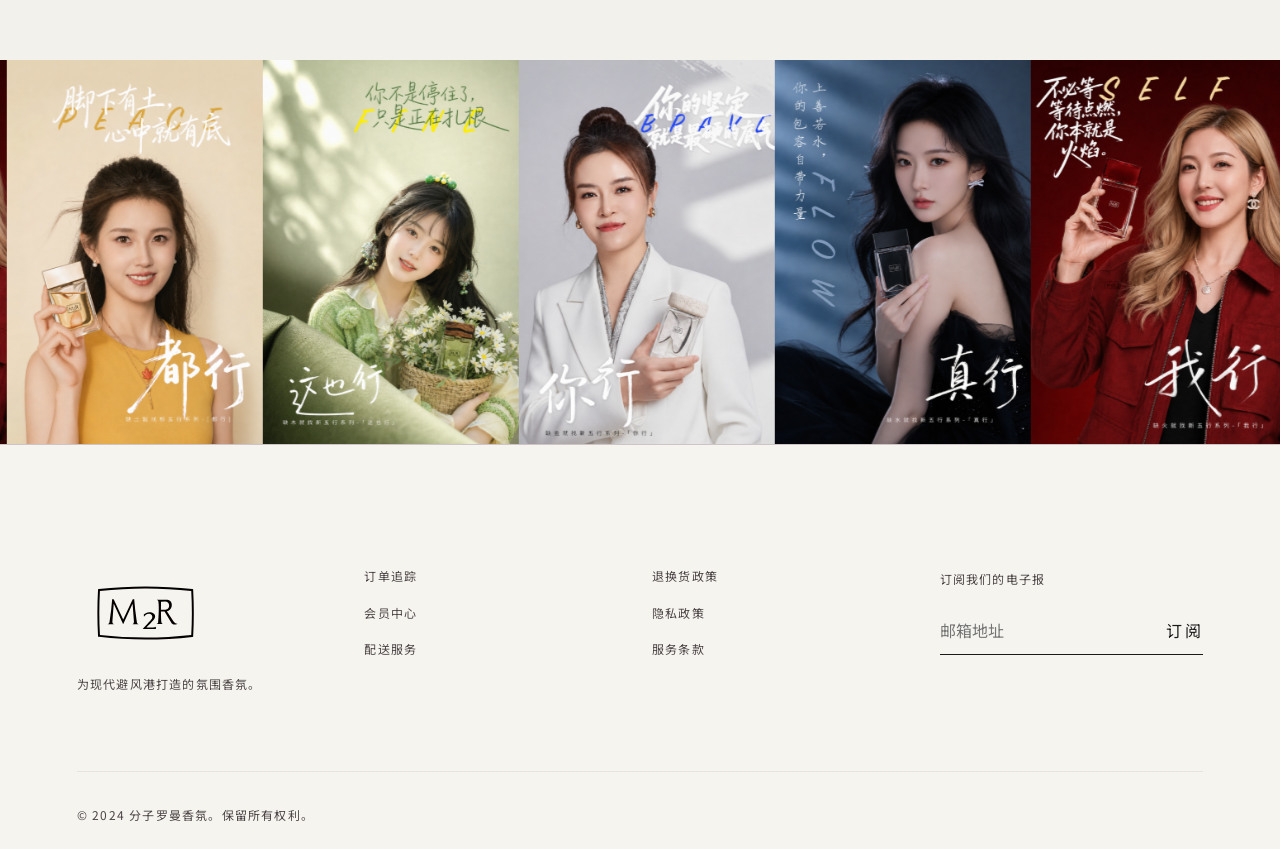
==== commit 66e76523: "feat: add girl poster carousel row 2 with 100px gap; update figma_poster_fire.png" ====
--- a/gifts.html
+++ b/gifts.html
@@ -712,10 +712,17 @@
 
     </div><!-- /.wuxing-panels -->
 
-    <!-- ── Poster Auto-Scroll Carousel ── -->
+    <!-- ── Poster Auto-Scroll Carousel (Row 1: right-to-left) ── -->
     <div class="poster-carousel-wrap" id="posterCarousel">
       <div class="poster-carousel-track" id="posterTrack">
-        <!-- items injected by JS (duplicated for infinite loop) -->
+        <!-- items injected by JS -->
+      </div>
+    </div>
+
+    <!-- ── Poster Auto-Scroll Carousel (Row 2: left-to-right, girl version) ── -->
+    <div class="poster-carousel-wrap" id="posterCarousel2" style="margin-top:100px;">
+      <div class="poster-carousel-track" id="posterTrack2">
+        <!-- items injected by JS -->
       </div>
     </div>
 
@@ -783,136 +790,148 @@
 
 
   /* ════════════════════════════════════════
-     2. Poster Infinite Scroll Carousel
+     2. Poster Carousels (Row 1 & Row 2) + Shared Lightbox
   ════════════════════════════════════════ */
   (function () {
-    const POSTERS = [
+
+    /* ── Shared Lightbox setup ── */
+    const lb        = document.getElementById('posterLightbox');
+    const lbImg     = document.getElementById('lbImg');
+    const lbClose   = document.getElementById('lbClose');
+    const lbPrev    = document.getElementById('lbPrev');
+    const lbNext    = document.getElementById('lbNext');
+    const lbCounter = document.getElementById('lbCounter');
+
+    let lbSources  = []; // will be set by whichever carousel is clicked
+    let currentIdx = 0;
+
+    function showLightbox(sources, idx) {
+      lbSources  = sources;
+      currentIdx = ((idx % lbSources.length) + lbSources.length) % lbSources.length;
+      const p    = lbSources[currentIdx];
+      lbImg.src  = p.src;
+      lbImg.alt  = p.alt;
+      lbCounter.textContent = `${currentIdx + 1} / ${lbSources.length}`;
+      lb.classList.add('open');
+      document.body.style.overflow = 'hidden';
+    }
+
+    function closeLightbox() {
+      lb.classList.remove('open');
+      document.body.style.overflow = '';
+    }
+
+    function navigate(dir) {
+      showLightbox(lbSources, currentIdx + dir);
+    }
+
+    lbClose.addEventListener('click', closeLightbox);
+    lbPrev.addEventListener('click',  e => { e.stopPropagation(); navigate(-1); });
+    lbNext.addEventListener('click',  e => { e.stopPropagation(); navigate(+1); });
+    lb.addEventListener('click', e => { if (e.target === lb) closeLightbox(); });
+    document.addEventListener('keydown', e => {
+      if (!lb.classList.contains('open')) return;
+      if (e.key === 'Escape')     closeLightbox();
+      if (e.key === 'ArrowLeft')  navigate(-1);
+      if (e.key === 'ArrowRight') navigate(+1);
+    });
+    let touchStartX = 0;
+    lb.addEventListener('touchstart', e => { touchStartX = e.touches[0].clientX; }, { passive: true });
+    lb.addEventListener('touchend',   e => {
+      const dx = e.changedTouches[0].clientX - touchStartX;
+      if (Math.abs(dx) > 50) navigate(dx < 0 ? 1 : -1);
+    });
+
+
+    /* ── Carousel factory ── */
+    // direction: +1 = right→left (normal), -1 = left→right (reverse)
+    function createCarousel(wrapId, trackId, posters, direction) {
+      const wrap  = document.getElementById(wrapId);
+      const track = document.getElementById(trackId);
+      if (!wrap || !track) return;
+
+      const REPS  = 3;
+      const SPEED = 0.6;
+
+      // Build DOM
+      for (let r = 0; r < REPS; r++) {
+        posters.forEach((p, i) => {
+          const item = document.createElement('div');
+          item.className  = 'poster-carousel-item';
+          item.dataset.index = i;
+          const img = document.createElement('img');
+          img.src     = p.src;
+          img.alt     = p.alt;
+          img.loading = 'lazy';
+          item.appendChild(img);
+          track.appendChild(item);
+        });
+      }
+
+      function getItemW()  { const f = track.firstElementChild; return f ? f.getBoundingClientRect().width : 0; }
+      function getSetW()   { return getItemW() * posters.length; }
+
+      // For reverse direction: start at one full set width so we can scroll "backwards"
+      let offset = direction === -1 ? getSetW() || 0 : 0;
+      let paused = false;
+
+      function tick() {
+        if (!paused) {
+          const setW = getSetW();
+          if (setW > 0) {
+            offset += SPEED * direction;
+            // Clamp for seamless loop in both directions
+            if (direction === 1  && offset >= setW) offset -= setW;
+            if (direction === -1 && offset <= 0)    offset += setW;
+            track.style.transform = `translateX(${-offset}px)`;
+          }
+        }
+        requestAnimationFrame(tick);
+      }
+
+      requestAnimationFrame(tick);
+
+      // Init reverse start after first paint
+      if (direction === -1) {
+        requestAnimationFrame(() => {
+          const setW = getSetW();
+          if (setW > 0 && offset === 0) { offset = setW; }
+        });
+      }
+
+      wrap.addEventListener('mouseenter', () => { paused = true;  wrap.classList.add('is-paused'); });
+      wrap.addEventListener('mouseleave', () => { paused = false; wrap.classList.remove('is-paused'); });
+      document.addEventListener('visibilitychange', () => { paused = document.hidden; });
+
+      // Click → lightbox
+      track.addEventListener('click', e => {
+        const item = e.target.closest('.poster-carousel-item');
+        if (!item) return;
+        showLightbox(posters, parseInt(item.dataset.index, 10));
+      });
+    }
+
+
+    /* ── Row 1: male posters, right → left ── */
+    const POSTERS_ROW1 = [
       { src: 'assets/figma/figma_poster_wood.png',  alt: '木 · 这也行' },
       { src: 'assets/figma/figma_poster_gold.png',  alt: '金 · 你行'   },
       { src: 'assets/figma/figma_poster_water.png', alt: '水 · 真行'   },
       { src: 'assets/figma/figma_poster_fire.png',  alt: '火 · 我行'   },
       { src: 'assets/figma/figma_poster_earth.png', alt: '土 · 都行'   },
     ];
-
-    const wrap  = document.getElementById('posterCarousel');
-    const track = document.getElementById('posterTrack');
-
-    // Duplicate posters 3× for seamless loop
-    const REPS = 3;
-    for (let r = 0; r < REPS; r++) {
-      POSTERS.forEach((p, i) => {
-        const item = document.createElement('div');
-        item.className = 'poster-carousel-item';
-        item.dataset.index = i; // original index for lightbox
-        const img = document.createElement('img');
-        img.src = p.src;
-        img.alt = p.alt;
-        img.loading = 'lazy';
-        item.appendChild(img);
-        track.appendChild(item);
-      });
-    }
-
-    /* ── Scroll animation ── */
-    let offset   = 0;
-    let paused   = false;
-    let raf      = null;
-    const SPEED  = 0.6; // px per frame
-
-    function getItemWidth() {
-      const first = track.firstElementChild;
-      return first ? first.getBoundingClientRect().width : 0;
-    }
-
-    function getSetWidth() {
-      return getItemWidth() * POSTERS.length;
-    }
-
-    function tick() {
-      if (!paused) {
-        offset += SPEED;
-        const setW = getSetWidth();
-        if (setW > 0 && offset >= setW) {
-          offset -= setW; // seamless reset
-        }
-        track.style.transform = `translateX(${-offset}px)`;
-      }
-      raf = requestAnimationFrame(tick);
-    }
-
-    raf = requestAnimationFrame(tick);
-
-    /* pause on hover */
-    wrap.addEventListener('mouseenter', () => { paused = true;  wrap.classList.add('is-paused'); });
-    wrap.addEventListener('mouseleave', () => { paused = false; wrap.classList.remove('is-paused'); });
-
-    /* pause when tab not visible */
-    document.addEventListener('visibilitychange', () => {
-      paused = document.hidden;
-    });
-
-
-    /* ════════════════════════════════════════
-       3. Lightbox
-    ════════════════════════════════════════ */
-    const lb       = document.getElementById('posterLightbox');
-    const lbImg    = document.getElementById('lbImg');
-    const lbClose  = document.getElementById('lbClose');
-    const lbPrev   = document.getElementById('lbPrev');
-    const lbNext   = document.getElementById('lbNext');
-    const lbCounter = document.getElementById('lbCounter');
-
-    let currentIdx = 0;
-
-    function showLightbox(idx) {
-      currentIdx = ((idx % POSTERS.length) + POSTERS.length) % POSTERS.length;
-      const p = POSTERS[currentIdx];
-      lbImg.src = p.src;
-      lbImg.alt = p.alt;
-      lbCounter.textContent = `${currentIdx + 1} / ${POSTERS.length}`;
-      lb.classList.add('open');
-      document.body.style.overflow = 'hidden';
-    }
-
-    function closeLightbox() {
-      lb.classList.remove('open');
-      document.body.style.overflow = '';
-    }
-
-    function goPrev() { showLightbox(currentIdx - 1); }
-    function goNext() { showLightbox(currentIdx + 1); }
-
-    // Open on item click
-    track.addEventListener('click', e => {
-      const item = e.target.closest('.poster-carousel-item');
-      if (!item) return;
-      showLightbox(parseInt(item.dataset.index, 10));
-    });
-
-    lbClose.addEventListener('click', closeLightbox);
-    lbPrev.addEventListener('click',  e => { e.stopPropagation(); goPrev(); });
-    lbNext.addEventListener('click',  e => { e.stopPropagation(); goNext(); });
-
-    // Close on backdrop click
-    lb.addEventListener('click', e => {
-      if (e.target === lb) closeLightbox();
-    });
-
-    // Keyboard navigation
-    document.addEventListener('keydown', e => {
-      if (!lb.classList.contains('open')) return;
-      if (e.key === 'Escape')     closeLightbox();
-      if (e.key === 'ArrowLeft')  goPrev();
-      if (e.key === 'ArrowRight') goNext();
-    });
-
-    // Touch swipe in lightbox
-    let touchStartX = 0;
-    lb.addEventListener('touchstart', e => { touchStartX = e.touches[0].clientX; }, { passive: true });
-    lb.addEventListener('touchend',   e => {
-      const dx = e.changedTouches[0].clientX - touchStartX;
-      if (Math.abs(dx) > 50) dx < 0 ? goNext() : goPrev();
-    });
+    createCarousel('posterCarousel',  'posterTrack',  POSTERS_ROW1, +1);
+
+
+    /* ── Row 2: girl posters, left → right (reverse) ── */
+    const POSTERS_ROW2 = [
+      { src: 'assets/figma/figma_poster_wood_girl.png',  alt: '木 · 这也行' },
+      { src: 'assets/figma/figma_poster_gold_girl.png',  alt: '金 · 你行'   },
+      { src: 'assets/figma/figma_poster_water_girl.png', alt: '水 · 真行'   },
+      { src: 'assets/figma/figma_poster_fire_girl.png',  alt: '火 · 我行'   },
+      { src: 'assets/figma/figma_poster_earth_girl.png', alt: '土 · 都行'   },
+    ];
+    createCarousel('posterCarousel2', 'posterTrack2', POSTERS_ROW2, -1);
 
   })();
   </script>
